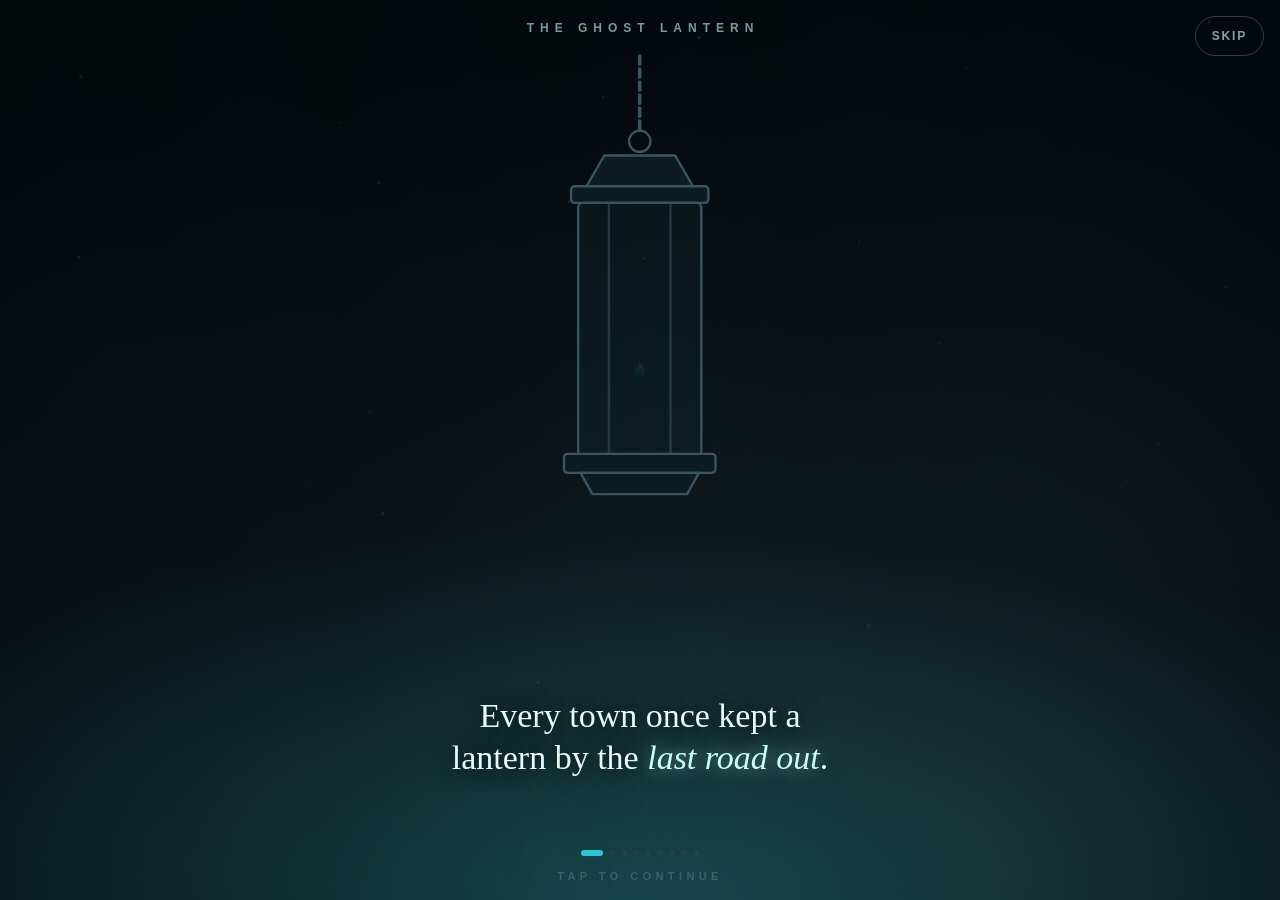
==== site/index.html @ f91c53d5 "Publish the Ghost Lantern" ====
<!doctype html>
<html lang="en">
<head>
<meta http-equiv="Content-Security-Policy" content="default-src 'self'; script-src 'self'; object-src 'none'; base-uri 'none'; connect-src 'self' https://api.groq.com https://oai.endpoints.kepler.ai.cloud.ovh.net https://openrouter.ai https://generativelanguage.googleapis.com https://api.cohere.ai https://api.z.ai https://api.opentyphoon.ai https://api.sea-lion.ai https://geocoding-api.open-meteo.com https://api.open-meteo.com https://caldays.com https://frnndsjack09.github.io; img-src 'self' data: blob:; style-src 'self' 'unsafe-inline' https://fonts.googleapis.com; font-src 'self' https://fonts.gstatic.com">
<meta charset="utf-8">
<meta name="viewport" content="width=device-width, initial-scale=1, viewport-fit=cover">
<meta name="theme-color" content="#030709">
<meta name="referrer" content="no-referrer">
<meta name="apple-mobile-web-app-capable" content="yes">
<meta name="apple-mobile-web-app-status-bar-style" content="black-translucent">
<title>The Ghost Lantern</title>
<meta name="apple-mobile-web-app-title" content="Lantern">
<meta name="robots" content="noindex">
<link rel="manifest" href="./manifest.webmanifest">
<link rel="icon" href="./assets/icon-wGZqjA56.svg" type="image/svg+xml">
<link rel="apple-touch-icon" href="./icon-192.png">
<link rel="preconnect" href="https://fonts.googleapis.com">
<link rel="preconnect" href="https://fonts.gstatic.com" crossorigin>
<link rel="stylesheet" href="https://fonts.googleapis.com/css2?family=Rajdhani:wght@600;700&family=Inter:wght@400;500&family=Cormorant+Garamond:ital,wght@0,500;0,600;1,500&display=swap">
  <script type="module" crossorigin src="./assets/index-BaDYg50b.js"></script>
  <link rel="stylesheet" crossorigin href="./assets/index-Sc3KYIzC.css">
</head>
<body>

<!-- Lock -->
<section id="lock" class="view lock" aria-labelledby="h-lock" hidden>
  <svg class="wisp wisp-lg" viewBox="80 80 240 260" aria-hidden="true">
    <defs>
      <linearGradient id="wf1" x1="0" y1="1" x2="0" y2="0"><stop offset="0" stop-color="#062A33" stop-opacity=".85"/><stop offset=".6" stop-color="#0E5866" stop-opacity=".6"/><stop offset="1" stop-color="#2CC6D6" stop-opacity=".55"/></linearGradient>
      <filter id="wg1" x="-100%" y="-100%" width="300%" height="300%"><feGaussianBlur stdDeviation="4" result="b"/><feMerge><feMergeNode in="b"/><feMergeNode in="SourceGraphic"/></feMerge></filter>
    </defs>
    <g class="w-float">
      <path class="w-body" d="M200 92 C 236 140 282 170 282 232 C 282 282 246 312 200 312 C 154 312 118 282 118 232 C 118 192 146 172 162 140 C 168 162 178 172 188 176 C 186 146 190 118 200 92 Z" fill="url(#wf1)" stroke="#2CC6D6" stroke-opacity=".5" stroke-width="1.5"/>
      <g class="w-eyes"><g class="w-look" filter="url(#wg1)">
        <ellipse class="w-eye" cx="180" cy="230" rx="8" ry="11" fill="#C8FFF6"/><ellipse class="w-eye" cx="220" cy="230" rx="8" ry="11" fill="#C8FFF6"/>
      </g></g>
    </g>
  </svg>
  <h1 id="h-lock" class="brand">THE GHOST LANTERN</h1>
  <form id="lock-form" class="pill-form">
    <label for="pass" class="sr">Passphrase</label>
    <input id="pass" type="password" autocomplete="current-password" required maxlength="200" placeholder="Passphrase">
    <button class="go" type="submit" aria-label="Enter">
      <svg viewBox="0 0 24 24" aria-hidden="true"><path d="M5 12h14"/><path d="m13 6 6 6-6 6"/></svg>
    </button>
  </form>
  <p id="lock-error" class="note error" role="alert"></p>
</section>

<!-- Chat -->
<section id="chat" class="view chat" aria-label="Conversation with the Mentalist" hidden>
  <header class="top">
    <div class="home">
      <div class="flame lantern" id="h-flame" role="button" tabindex="0" aria-label="Hollow, the ghost in the lantern. Activate to read its rules.">
        <div class="swing">
        <svg class="lantern-back" viewBox="70 -20 160 380" aria-hidden="true">
          <defs><radialGradient id="lh-halo" cx="50%" cy="50%" r="50%"><stop class="lh-stop" offset="0" stop-opacity=".55"/><stop class="lh-stop" offset=".45" stop-opacity=".15"/><stop class="lh-stop" offset="1" stop-opacity="0"/></radialGradient></defs>
          <path d="M150 -20 V 44" stroke="#3A5560" stroke-width="3" stroke-dasharray="7 4" fill="none"/>
          <circle cx="150" cy="52" r="9" fill="none" stroke="#3A5560" stroke-width="2"/>
          <circle class="lh-halo" cx="150" cy="215" r="240" fill="url(#lh-halo)"/>
          <path class="lh-metal" d="M104 92 L 120 64 H 180 L 196 92 Z"/>
          <rect class="lh-metal" x="92" y="90" width="116" height="14" rx="3"/>
          <rect class="lh-glass" x="98" y="104" width="104" height="214" rx="4"/>
        </svg>
        <div class="rig" id="h-rig"><div class="float">
          <svg viewBox="100 80 200 250" aria-hidden="true">
            <defs>
              <linearGradient id="h-grad" x1="0" y1="1" x2="0" y2="0"><stop class="h-s1" offset="0" stop-opacity=".9"/><stop class="h-s2" offset=".6" stop-opacity=".7"/><stop class="h-s3" offset="1" stop-opacity=".6"/></linearGradient>
              <filter id="h-glowf" x="-100%" y="-100%" width="300%" height="300%"><feGaussianBlur id="h-glow" stdDeviation="5" result="b"/><feMerge><feMergeNode in="b"/><feMergeNode in="SourceGraphic"/></feMerge></filter>
              <filter id="h-soft" x="-50%" y="-50%" width="200%" height="200%"><feGaussianBlur stdDeviation="2.5"/></filter>
              <clipPath id="h-cL"><path id="h-cLp"/></clipPath>
              <clipPath id="h-cR"><path id="h-cRp"/></clipPath>
            </defs>
            <path id="h-tongue" class="h-tongue" d="M254 176 C 268 190 272 206 262 222 C 258 210 252 202 244 198 C 250 192 252 184 254 176 Z" fill="url(#h-grad)" stroke-opacity=".5" stroke-width="3" opacity="0"/>
            <path id="h-body" class="h-body" d="M200 92 C 236 140 282 170 282 232 C 282 282 246 312 200 312 C 154 312 118 282 118 232 C 118 192 146 172 162 140 C 168 162 178 172 188 176 C 186 146 190 118 200 92 Z" fill="url(#h-grad)" stroke-opacity=".6" stroke-width="4"/>
            <g id="h-look">
              <ellipse id="h-bL" class="h-blush" cx="163" cy="252" rx="9" ry="5" filter="url(#h-soft)" opacity="0"/>
              <ellipse id="h-bR" class="h-blush" cx="237" cy="252" rx="9" ry="5" filter="url(#h-soft)" opacity="0"/>
              <g filter="url(#h-glowf)"><path id="h-eL" class="h-eye"/><path id="h-eR" class="h-eye"/></g>
              <g clip-path="url(#h-cL)"><circle id="h-sL1" class="h-shine" r="2.6"/><circle id="h-sL2" class="h-shine" r="1.2" opacity=".8"/><path id="h-stL" class="h-shine"/></g>
              <g clip-path="url(#h-cR)"><circle id="h-sR1" class="h-shine" r="2.6"/><circle id="h-sR2" class="h-shine" r="1.2" opacity=".8"/><path id="h-stR" class="h-shine"/></g>
            </g>
            <g id="h-zzz"></g>
          </svg>
        </div></div>
        <svg class="lantern-front" viewBox="70 -20 160 380" aria-hidden="true">
          <path d="M124 104 V 318 M176 104 V 318" stroke="#3A5560" stroke-width="2" opacity=".55" fill="none"/>
          <rect class="lh-metal" x="86" y="316" width="128" height="16" rx="3"/>
          <path class="lh-metal" d="M100 332 H 200 L 190 350 H 110 Z"/>
        </svg>
        </div>
      </div>
      <div class="people" id="h-people" hidden></div>
    </div>
    <p class="mood" aria-hidden="true"></p>
    <button id="menu" class="menu-btn" type="button" aria-haspopup="dialog" aria-label="Menu: conversations, memory, settings">
      <svg viewBox="0 0 24 24" aria-hidden="true"><path d="M4 7h16M4 12h16M4 17h10"/></svg>
    </button>
    <p id="h-hint" class="note h-hint" aria-live="polite"></p>
  </header>

  <p id="live" class="sr" role="status"></p>
  <main id="log" class="log" tabindex="-1">
    <p id="hint" class="note" hidden>Scroll up for earlier messages</p>
  </main>

  <div class="bottom">
    <p id="pending" class="note pending" hidden><span id="pending-text"></span> <button id="pending-x" type="button" class="link">remove</button></p>
    <form id="ask" class="pill-form has-clip">
      <button id="clip" class="clip" type="button" aria-label="Upload a photo or file">
        <svg viewBox="0 0 24 24" aria-hidden="true"><path d="m21 11-8.6 8.6a5 5 0 0 1-7-7l8.5-8.6a3.3 3.3 0 0 1 4.7 4.7l-8.6 8.6a1.7 1.7 0 0 1-2.4-2.4l7.9-7.9"/></svg>
      </button>
      <button id="cam-btn" class="clip" type="button" aria-label="Take a photo">
        <svg viewBox="0 0 24 24" aria-hidden="true"><path d="M4 8h3l2-3h6l2 3h3v11H4z"/><circle cx="12" cy="13" r="3.5"/></svg>
      </button>
      <label for="q" class="sr">Message the Mentalist</label>
      <textarea id="q" rows="1" maxlength="4000" placeholder="Write to me…" autocomplete="off"></textarea>
      <button id="send" class="go" type="submit" aria-label="Send">
        <svg viewBox="0 0 24 24" aria-hidden="true" class="i-send"><path d="M12 19V5"/><path d="m5 12 7-7 7 7"/></svg>
        <svg viewBox="0 0 24 24" aria-hidden="true" class="i-stop"><rect x="7" y="7" width="10" height="10" rx="1"/></svg>
      </button>
    </form>
  </div>
  <input id="file" type="file" class="sr" tabindex="-1" aria-hidden="true">
  <input id="cam" type="file" accept="image/*" capture="environment" class="sr" tabindex="-1" aria-hidden="true">
  <div id="drop" class="drop" hidden><p>Drop a photo, a file or a chat export</p></div>
</section>

<!-- First open: the Ghost Lantern's story, once (tap through, arrows, or Skip) -->
<section id="intro" class="intro" aria-label="The Ghost Lantern, a short story. Tap to continue." hidden>
  <canvas id="intro-sky" class="intro-sky" aria-hidden="true"></canvas>
  <p class="intro-eyebrow" aria-hidden="true">THE GHOST LANTERN</p>
  <button id="intro-skip" class="intro-skip" type="button">SKIP</button>
  <div class="intro-hang">
    <svg class="intro-lantern" id="intro-lantern" viewBox="70 -20 160 380" data-flame="out" data-eyes="none" aria-hidden="true">
      <defs>
        <radialGradient id="il-halo" cx="50%" cy="50%" r="50%"><stop offset="0" stop-color="#2CC6D6" stop-opacity=".55"/><stop offset=".45" stop-color="#2CC6D6" stop-opacity=".16"/><stop offset="1" stop-color="#2CC6D6" stop-opacity="0"/></radialGradient>
        <linearGradient id="il-fl" x1="0" y1="1" x2="0" y2="0"><stop offset="0" stop-color="#062A33" stop-opacity=".95"/><stop offset=".6" stop-color="#0E5866" stop-opacity=".8"/><stop offset="1" stop-color="#2CC6D6" stop-opacity=".75"/></linearGradient>
        <filter id="il-soft" x="-100%" y="-100%" width="300%" height="300%"><feGaussianBlur stdDeviation="1.6" result="b"/><feMerge><feMergeNode in="b"/><feMergeNode in="SourceGraphic"/></feMerge></filter>
      </defs>
      <path class="il-chain" d="M150 -20 V 44"/>
      <circle cx="150" cy="52" r="9" fill="none" stroke="#3A5560" stroke-width="2"/>
      <circle class="il-halo" cx="150" cy="215" r="190" fill="url(#il-halo)"/>
      <path class="il-metal" d="M104 92 L 120 64 H 180 L 196 92 Z"/>
      <rect class="il-metal" x="92" y="90" width="116" height="14" rx="3"/>
      <rect class="il-glass" x="98" y="104" width="104" height="214" rx="4"/>
      <g class="il-flame"><g class="il-flame-body">
        <path transform="translate(150 211) scale(.42) translate(-200 -202)" d="M200 92 C 236 140 282 170 282 232 C 282 282 246 312 200 312 C 154 312 118 282 118 232 C 118 192 146 172 162 140 C 168 162 178 172 188 176 C 186 146 190 118 200 92 Z" fill="url(#il-fl)" stroke="#2CC6D6" stroke-opacity=".7" stroke-width="5"/>
        <g class="il-eyes" filter="url(#il-soft)"><ellipse cx="141.6" cy="222.8" rx="3.4" ry="4.6" fill="#C8FFF6"/><ellipse cx="158.4" cy="222.8" rx="3.4" ry="4.6" fill="#C8FFF6"/></g>
      </g></g>
      <path d="M124 104 V 318 M176 104 V 318" stroke="#3A5560" stroke-width="2" opacity=".55"/>
      <rect class="il-metal" x="86" y="316" width="128" height="16" rx="3"/>
      <path class="il-metal" d="M100 332 H 200 L 190 350 H 110 Z"/>
    </svg>
  </div>
  <button id="intro-next" class="intro-stage" type="button" aria-label="Next"><span id="intro-line" class="intro-line" aria-live="polite"></span></button>
  <div class="intro-dots" id="intro-dots" aria-hidden="true"></div>
  <p class="intro-hint" id="intro-hint" aria-hidden="true">TAP TO CONTINUE</p>
</section>

<!-- Reply actions (long-press or right-click a reply) -->
<div id="actions" class="actions" role="menu" hidden>
  <button type="button" role="menuitem" data-act="up">Spot on</button>
  <button type="button" role="menuitem" data-act="down">Wrong</button>
  <button type="button" role="menuitem" data-act="explain">How did you know?</button>
  <button type="button" role="menuitem" data-act="copy">Copy</button>
</div>

<!-- Menu -->
<dialog id="drawer" class="sheet" aria-labelledby="h-drawer">
  <div class="sheet-in">
    <div class="sheet-head">
      <h2 id="h-drawer">THE GHOST LANTERN</h2>
      <button id="drawer-x" class="link" type="button">Close</button>
    </div>
    <button id="new" class="row" type="button">New conversation</button>
    <button id="attach" class="row" type="button">Upload a photo, file or chat export</button>
    <h3>Conversations</h3>
    <ul id="sessions" class="list"></ul>
    <h3>What the Mentalist remembers</h3>
    <ul id="memory" class="list mem"></ul>
    <button id="reflect" class="row" type="button">Reflect on my week</button>
    <h3>People I've read</h3>
    <ul id="people-list" class="list mem"></ul>
    <button id="forget" class="row quiet" type="button">Forget everything</button>
    <h3>Settings</h3>
    <label class="row toggle"><span>Typing sound</span><input id="set-tick" type="checkbox"></label>
    <label class="row toggle"><span>Vibrate on reply</span><input id="set-buzz" type="checkbox" checked></label>
    <label class="row toggle"><span>Hollow's soft hum</span><input id="set-hum" type="checkbox"></label>
    <div id="place-box" hidden>
      <label class="field"><span>Your city, for weather and festivals (optional)</span><input id="set-place" type="text" maxlength="80" autocomplete="address-level2" enterkeyhint="done" placeholder="e.g. Mumbai"></label>
      <div id="place-choices" class="choices" role="group" aria-label="Which one?" hidden></div>
      <p id="place-note" class="note" aria-live="polite">Only the city is sent to a weather service, never your chats.</p>
    </div>
    <button id="install" class="row" type="button" hidden>Install as an app</button>
    <button id="pair" class="row" type="button">Connect browser extension</button>
    <div id="pair-box" class="pair-box" hidden>
      <p class="note">Paste this code into the Mentalist extension. It works like a signed-in device: keep it private.</p>
      <input id="pair-code" type="text" readonly aria-label="Pairing code for the browser extension">
      <button id="pair-copy" class="row" type="button">Copy code</button>
    </div>
    <button id="out" class="row quiet" type="button">Sign out</button>
  </div>
</dialog>

<!-- Chat export: who's who -->
<dialog id="who" class="sheet" aria-labelledby="h-who">
  <form method="dialog" class="sheet-in">
    <h2 id="h-who">Who's who?</h2>
    <p id="who-count" class="note"></p>
    <label class="field"><span>This is me</span><select id="who-me"></select></label>
    <label class="field"><span>Read this person</span><select id="who-person"></select></label>
    <p id="who-error" class="note error" role="alert"></p>
    <button class="row strong" value="ok">Attach</button>
    <button class="row quiet" value="cancel" formnovalidate>Cancel</button>
  </form>
</dialog>

</body>
</html>
---- site/assets/index-Sc3KYIzC.css ----
:root{--ink:#030709;--deep:#062a33;--text:#e3f6f4;--soft:#a9cfcb;--faint:#6f9ba0;--line:#12303a;--rim:#2cc6d6;--field:#062a338c;--accent:#c8fff6;--f1:#062a33;--f2:#0e5866;--f3:#2cc6d6;--eye:#c8fff6;--bg1:#08323c;--bg2:#030709;--display:Rajdhani, "Segoe UI", sans-serif;--body:Inter, system-ui, sans-serif;--lightningcss-light: ;--lightningcss-dark:initial;color-scheme:dark}*{box-sizing:border-box}html,body{background:linear-gradient(0deg, var(--bg1) 0%, color-mix(in srgb, var(--bg1) 40%, var(--bg2)) 45%, var(--bg2) 100%) fixed var(--bg2);height:100%;color:var(--text);font:16px/1.5 var(--body);-webkit-text-size-adjust:100%;-webkit-tap-highlight-color:transparent;margin:0}button,input,textarea,select{font:inherit;color:inherit}:focus-visible{outline:2px solid var(--soft);outline-offset:3px}[hidden]{display:none!important}.sr{clip:rect(0 0 0 0);white-space:nowrap;width:1px;height:1px;position:absolute;overflow:hidden}svg{fill:none;stroke:currentColor;stroke-width:2.25px;stroke-linecap:round;stroke-linejoin:round;width:20px;height:20px}body:after{content:"";pointer-events:none;z-index:30;box-shadow:inset 0 0 0 1.5px color-mix(in srgb, var(--rim) 30%, transparent), inset 0 -90px 140px -70px color-mix(in srgb, var(--rim) 20%, transparent);transition:box-shadow .6s;position:fixed;inset:0}body.busy:after{box-shadow:inset 0 0 0 1.5px color-mix(in srgb, var(--rim) 50%, transparent), inset 0 -110px 160px -70px color-mix(in srgb, var(--rim) 30%, transparent)}.view{flex-direction:column;max-width:720px;min-height:100dvh;margin:0 auto;display:flex;position:relative}.note{text-align:center;color:var(--faint);margin:0;font-size:12px}.error{color:#ff9c80}.link{color:var(--soft);cursor:pointer;background:0 0;border:0;padding:4px;text-decoration:underline}.lock{justify-content:center;gap:28px;padding:24px}.brand{text-align:center;font:700 15px var(--display);letter-spacing:.45em;color:var(--soft);margin:0;padding-left:.45em}.pill-form{border:1px solid color-mix(in srgb, var(--rim) 50%, transparent);background:var(--field);-webkit-backdrop-filter:blur(8px);backdrop-filter:blur(8px);border-radius:30px;align-items:flex-end;gap:8px;padding:6px 6px 6px 20px;display:flex}.pill-form input,.pill-form textarea{background:0 0;border:0;outline:none;flex:1;min-width:0;font-size:16px}.pill-form input{height:46px}.pill-form textarea{resize:none;min-height:46px;max-height:38dvh;padding:12px 0;line-height:22px}.pill-form textarea::placeholder{color:#4f6d74;font:italic 500 18px Cormorant Garamond,Georgia,serif}.pill-form:focus-within{border-color:var(--rim)}.pill-form.has-clip{padding-left:6px}.clip{width:46px;height:46px;color:var(--soft);cursor:pointer;background:0 0;border:0;border-radius:23px;flex-shrink:0;place-items:center;display:grid}.clip:hover,.clip:focus-visible{color:var(--accent)}.go{background:var(--accent);width:46px;height:46px;color:var(--deep);cursor:pointer;border:0;border-radius:23px;flex-shrink:0;place-items:center;transition:transform .15s,background-color .2s;display:grid}.go:active{transform:scale(.94)}.go svg{grid-area:1/1}.go .i-stop{display:none}.go.listening{background:var(--soft);animation:1s ease-in-out infinite breathe-btn}.go.busy{background:var(--soft)}.go.busy .i-send{display:none}.go.busy .i-stop{fill:currentColor;stroke:none;display:block}@keyframes breathe-btn{50%{transform:scale(1.08)}}.wisp{display:block;overflow:visible}.wisp-lg{width:148px;height:160px;margin:0 auto -8px}.wisp-sm{width:40px;height:50px}.w-float{transform-origin:200px 220px;animation:5s ease-in-out infinite w-float}@keyframes w-float{50%{transform:translateY(-6px)}}.w-body{transform-origin:200px 250px;animation:2.8s ease-in-out infinite w-flicker}.w-core{transform-origin:200px 260px;animation:2.1s ease-in-out infinite reverse w-flicker}@keyframes w-flicker{25%{transform:scale(1.02,.98)skew(-1.5deg)}60%{transform:scale(.98,1.03)skew(1.5deg)}}.w-eyes{transform-origin:200px 230px;animation:6.5s infinite w-blink}@keyframes w-blink{0%,93%,to{transform:scaleY(1)}96%{transform:scaleY(.06)}}.w-eyes ellipse{transition:ry .3s}.w-spark{opacity:0;animation:3s linear infinite w-rise}@keyframes w-rise{0%{opacity:0;transform:translateY(0)}20%{opacity:.9}to{opacity:0;transform:translateY(-110px)}}@keyframes w-pulse{50%{opacity:.45}}body[data-seer=listening] .w-body{animation-duration:1.4s}body[data-seer=listening] .w-eyes ellipse{ry:14px}body[data-seer=thinking] .w-body{animation-duration:1s}body[data-seer=thinking] .w-spark{animation-duration:1.1s}.w-eye{animation:2.6s ease-in-out infinite w-pulse}body[data-seer=speaking] .w-eye{animation-duration:.45s}body[data-seer=speaking] .w-body{animation-duration:.9s}body[data-seer=speaking] .w-core{animation-duration:.5s}.home{justify-content:center;width:260px;max-width:100%;height:168px;transition:height .5s,margin .5s;display:flex;position:relative}.flame{touch-action:none;cursor:grab;width:134px;height:168px;transition:transform .55s cubic-bezier(.2,.8,.2,1),opacity .55s;position:relative}body[data-hollow-hidden="1"] .home{height:44px}body[data-hollow-hidden="1"] .flame{opacity:.75;cursor:pointer;transform:translateY(-62px)scale(.28)}body[data-hollow-hidden="1"] .people{opacity:0;pointer-events:none}.rig,.float{position:absolute;inset:0}.rig{transform-origin:50% 88%}.float{animation:5s ease-in-out infinite w-float}.flame svg{stroke:none;width:100%;height:100%;position:absolute;inset:0;overflow:visible}.h-body{transform-origin:200px 250px;transition:opacity .8s;animation:2.8s ease-in-out infinite w-flicker}.h-tongue{transform-origin:250px 200px;transition:opacity 1.2s;animation:1.9s ease-in-out infinite reverse w-flicker}.h-s1{stop-color:var(--f1)}.h-s2{stop-color:var(--f2)}.h-s3{stop-color:var(--f3)}.h-body,.h-tongue{stroke:var(--rim)}.h-eye{fill:var(--eye)}.h-shine{fill:#fff}.h-blush{fill:#ff8fb1}.zz{fill:var(--eye);font:700 16px var(--display)}body[data-mood=focus] .h-body{animation-duration:1.3s}body[data-mood=read] .h-body{animation-duration:3.8s}body[data-mood=undertow] .float{animation-duration:7s}body[data-mood=undertow] .h-body{animation-duration:4.5s}body[data-mood=ember] .h-body{animation-duration:.6s}body[data-mood=shelter] .h-body{animation-duration:6s}body[data-mood=shelter] .float{animation-duration:9s}body[data-seer=thinking] .h-body{animation-duration:.8s}body[data-asleep="1"] .h-body{opacity:.62;animation-duration:6s}body[data-asleep="1"] .float{animation-duration:8s}body[data-night="1"] .h-body{animation-duration:4s}.people{pointer-events:none;transition:opacity .4s;position:absolute;inset:0}.person{cursor:pointer;pointer-events:auto;background:0 0;border:none;justify-items:center;width:44px;height:52px;padding:0;animation:.6s cubic-bezier(.2,.9,.3,1.4) both p-in,4s ease-in-out infinite w-float;display:grid;position:absolute}.person svg{stroke:none;width:26px;height:32px;overflow:visible}.person span{font:600 9.5px var(--display);letter-spacing:.12em;color:var(--faint);text-transform:uppercase;white-space:nowrap}@keyframes p-in{0%{opacity:0;transform:scale(0)}}.h-hint{min-height:18px}.home:has(.lantern){height:198px}.flame.lantern{width:80px;height:190px}.swing{transform-origin:50% 0;animation:7s ease-in-out infinite lh-sway;position:absolute;inset:0}@keyframes lh-sway{0%,to{transform:rotate(-2deg)}50%{transform:rotate(2deg)}}body[data-mood=ember] .swing{animation-duration:1.8s}body[data-mood=shelter] .swing,body[data-asleep="1"] .swing{animation-duration:11s}.lantern .rig{width:52px;height:65px;inset:86px auto auto 14px}.lh-metal{fill:#0d1c22;stroke:#3a5560;stroke-width:2px}.lh-glass{fill:color-mix(in srgb, var(--f3) 12%, transparent);stroke:#3a5560;stroke-width:2px}.lh-stop{stop-color:var(--f3)}.lh-halo{opacity:.7;transition:opacity .6s}body.busy .lh-halo{opacity:1}body[data-asleep="1"] .lh-halo{opacity:.3}body[data-hollow-hidden="1"] .flame.lantern{transform:translateY(-68px)scale(.3)}.mood{min-height:12px;font:700 10px/1 var(--display);letter-spacing:.4em;text-indent:.4em;text-transform:uppercase;color:color-mix(in srgb, var(--f3) 75%, transparent);margin:-2px 0 0}body[data-mood=glow] .mood:after{content:"calm"}body[data-mood=focus] .mood:after{content:"listening"}body[data-mood=read] .mood:after{content:"curious"}body[data-mood=undertow] .mood:after{content:"tender"}body[data-mood=recall] .mood:after{content:"remembering"}body[data-mood=ember] .mood:after{content:"worried"}body[data-mood=shelter] .mood:after{content:"here for you"}body[data-seer=thinking] .mood:after{content:"thinking"}body[data-asleep="1"] .mood:after{content:"asleep"}body[data-hollow-hidden="1"] .mood{visibility:hidden}.menu-btn{left:max(8px, env(safe-area-inset-left));top:max(8px, env(safe-area-inset-top));color:#3f5f68;cursor:pointer;z-index:2;background:0 0;border:0;border-radius:22px;place-items:center;width:44px;height:44px;display:grid;position:absolute}.menu-btn:hover,.menu-btn:focus-visible{color:var(--accent)}.drift{z-index:40;pointer-events:none;color:var(--accent);white-space:nowrap;text-shadow:0 0 12px color-mix(in srgb, var(--f3) 70%, transparent);font:italic 500 18px/1.2 Cormorant Garamond,Georgia,serif;position:fixed;top:0;left:0}.log,.pill-form textarea{scrollbar-width:none}.log::-webkit-scrollbar{display:none}.pill-form textarea::-webkit-scrollbar{display:none}.chat{height:100dvh}.top{padding:max(8px, env(safe-area-inset-top)) 16px 0;flex-direction:column;align-items:center;display:flex;position:relative}.brand-btn{min-height:44px;font:700 12px var(--display);letter-spacing:.4em;color:#5e7a8c;cursor:pointer;background:0 0;border:0;flex-direction:column;align-items:center;gap:2px;padding:4px 16px 6px;display:flex}.brand-btn span{padding-left:.4em}.brand-btn:hover{color:var(--soft)}.log{overscroll-behavior:contain;scroll-behavior:smooth;flex-direction:column;flex:1;gap:22px;padding:24px 28px;display:flex;overflow-y:auto}.log>:first-child{margin-top:auto}.you{text-align:center;max-width:34ch;color:var(--faint);white-space:pre-wrap;overflow-wrap:anywhere;margin:0 auto;font:italic 500 17px/1.45 Cormorant Garamond,Georgia,serif}.seer{text-align:center;overflow-wrap:anywhere;cursor:default;-webkit-touch-callout:none;-webkit-user-select:text;user-select:text;outline-offset:6px;border-radius:12px}.seer p{max-width:36ch;color:var(--soft);margin:0 auto .75em;font-size:15.5px;line-height:1.6}.seer p.lead{max-width:none;color:var(--text);text-wrap:balance;text-shadow:0 0 20px color-mix(in srgb, var(--f3) 45%, transparent);font:600 clamp(25px,6.6vw,31px)/1.15 Cormorant Garamond,Georgia,serif}.seer p:last-child{margin-bottom:0}.seer strong{color:var(--accent);text-shadow:0 0 14px color-mix(in srgb, var(--f3) 45%, transparent);font:italic 500 18px/1.4 Cormorant Garamond,Georgia,serif}.seer.err p{color:#ff9c80;font:16px var(--body)}.seer .mark{color:var(--faint);margin-top:8px;font-size:12px;display:block}.past{opacity:.5;transition:opacity .4s}.past.seer p.lead{font:500 20px/1.3 Cormorant Garamond,Georgia,serif}.past:hover,.past:focus-within{opacity:.85}.explain{border:1px solid var(--line);text-align:left;background:#0b1218b3;border-radius:14px;max-width:520px;margin:10px auto 0;padding:12px 14px}.explain p{margin-bottom:.4em;font:14px/1.5 var(--body)!important;color:var(--soft)!important}.musing{opacity:.85;margin:0;padding:10px 0;color:var(--faint)!important;font:italic 500 19px/1.4 Cormorant Garamond,Georgia,serif!important}.musing.swap{animation:2.2s ease-in-out muse}@keyframes muse{0%{opacity:0;filter:blur(3px);transform:translateY(4px)}18%,82%{opacity:.85;filter:none;transform:none}to{opacity:.25}}.thinking{justify-content:center;gap:6px;padding:14px 0;display:flex}.thinking i{background:var(--soft);border-radius:3px;width:6px;height:6px;animation:1.1s ease-in-out infinite dot}.thinking i:nth-child(2){animation-delay:.15s}.thinking i:nth-child(3){animation-delay:.3s}@keyframes dot{50%{opacity:.2;transform:translateY(-3px)}}.enter{animation:.45s cubic-bezier(.2,.7,.2,1) rise}@keyframes rise{0%{opacity:0;filter:blur(4px);transform:translateY(10px)}}.bottom{padding:8px 20px max(18px, env(safe-area-inset-bottom));flex-direction:column;gap:8px;display:flex}.pending{justify-content:center;align-items:center;gap:6px;display:flex}.drop{color:var(--soft);z-index:5;background:#05070bd9;border:1.5px dashed #2a4254;border-radius:24px;place-items:center;display:grid;position:absolute;inset:12px}.actions{z-index:20;border:1px solid var(--line);background:#0b1218;border-radius:16px;flex-direction:column;min-width:190px;padding:6px;animation:.15s ease-out pop;display:flex;position:fixed;box-shadow:0 16px 40px #0009}.actions button{text-align:left;cursor:pointer;background:0 0;border:0;border-radius:10px;min-height:44px;padding:0 14px}.actions button:hover,.actions button:focus-visible{background:#132029}@keyframes pop{0%{opacity:0;transform:scale(.96)}}.sheet{border:1px solid var(--line);width:min(100%,560px);max-height:88dvh;color:var(--text);background:linear-gradient(#041014,#072830);border-bottom:0;border-radius:24px 24px 0 0;margin:auto auto 0;padding:0}.sheet::backdrop{background:#0009}.sheet[open]{animation:.25s ease-out up}@keyframes up{0%{transform:translateY(100%)}}.sheet-in{padding:20px 20px max(20px, env(safe-area-inset-bottom));flex-direction:column;gap:6px;display:flex}.sheet-head{justify-content:space-between;align-items:center;display:flex}.sheet h2{font:700 14px var(--display);letter-spacing:.4em;color:var(--soft);margin:0}.sheet h3{color:var(--faint);margin:16px 4px 4px;font-size:12px;font-weight:500}.row{text-align:left;cursor:pointer;background:#0e151c;border:0;border-radius:12px;justify-content:space-between;align-items:center;gap:12px;min-height:48px;padding:0 14px;display:flex}.row:hover{background:#132029}.row.quiet{color:var(--faint);background:0 0}.row.strong{background:var(--accent);color:var(--ink);justify-content:center;font-weight:500}.toggle input{width:20px;height:20px;accent-color:var(--accent)}.pair-box{flex-direction:column;gap:6px;padding:8px 4px;display:flex}.pair-box input{border:1px solid var(--line);height:44px;color:var(--text);background:#0e151c;border-radius:12px;padding:0 12px;font:13px ui-monospace,Consolas,monospace}.list{flex-direction:column;gap:4px;max-height:32dvh;margin:0;padding:0;list-style:none;display:flex;overflow-y:auto}.list li{align-items:center;gap:6px;display:flex}.list .open{text-align:left;cursor:pointer;text-overflow:ellipsis;white-space:nowrap;background:0 0;border:0;border-radius:10px;flex:1;min-width:0;min-height:44px;padding:0 10px;overflow:hidden}.list .open:hover{background:#0e151c}.list .del{width:44px;height:44px;color:var(--faint);cursor:pointer;background:0 0;border:0;border-radius:10px}.list .del:hover{color:#ff9c80}.mem li{color:var(--soft);padding:6px 10px;font-size:14px}.field{color:var(--faint);flex-direction:column;gap:6px;margin:6px 0;font-size:14px;display:flex}.choices{gap:6px;margin:4px 0;display:grid}.choices .row{width:100%;color:var(--text);font-size:15px}.field input,.field select{border:1px solid var(--line);height:48px;color:var(--text);background:#0e151c;border-radius:12px;padding:0 12px;font-size:16px}@media (prefers-reduced-motion:reduce){*,:before,:after{scroll-behavior:auto!important;transition:none!important;animation:none!important}}.intro{z-index:50;--glow:0;background:radial-gradient(120% 70% at 50% 100%,#0b3a40 0%,#0000 60%),#02070a;position:fixed;inset:0;overflow:hidden}.intro-sky{pointer-events:none;width:100%;height:100%;display:block;position:absolute;inset:0}.intro-eyebrow{top:calc(22px + env(safe-area-inset-top,0px));text-align:center;font:700 12px/1 var(--display);letter-spacing:.5em;text-indent:.5em;color:#7c9aa3;pointer-events:none;margin:0;position:absolute;left:0;right:0}.intro-hang{left:0;right:0;top:calc(56px + env(safe-area-inset-top,0px));pointer-events:none;place-items:center;display:grid;position:absolute}.intro-lantern{fill:none;stroke:none;transform-origin:50% 0;width:auto;max-width:100%;height:min(50dvh,480px);animation:7s ease-in-out infinite il-sway;overflow:visible}@keyframes il-sway{0%,to{transform:rotate(-2.2deg)}50%{transform:rotate(2.2deg)}}.il-metal{fill:#0d1c22;stroke:#3a5560;stroke-width:2px}.il-chain{stroke:#3a5560;stroke-width:3px;fill:none;stroke-dasharray:7 4}.il-glass{fill:rgba(44, 198, 214, calc(.04 + var(--glow) * .1));stroke:#3a5560;stroke-width:2px}.il-halo{opacity:calc(var(--glow) * .95)}.il-flame{transform-box:fill-box;transform-origin:50% 92%;transition:transform 2.2s cubic-bezier(.3,1.4,.5,1),opacity 2s}.il-flame-body{transform-box:fill-box;transform-origin:50% 100%;animation:2.6s ease-in-out infinite il-flicker}@keyframes il-flicker{0%,to{transform:scale(1)}30%{transform:scale(.97,1.04)}60%{transform:scale(1.02,.97)}}[data-flame=out] .il-flame{opacity:.25;transform:scale(.12)}[data-flame=spark] .il-flame{opacity:.7;transform:scale(.3)}[data-flame=ember] .il-flame{opacity:.9;transform:scale(.62)}[data-flame=full] .il-flame{opacity:1;transform:scale(1)}.il-eyes{transform-box:fill-box;transform-origin:50%;transition:transform .9s,opacity .9s}[data-eyes=closed] .il-eyes{opacity:.5;transform:scaleY(.08)}[data-eyes=none] .il-eyes{opacity:0;transform:scaleY(.08)}[data-eyes=open] .il-eyes{animation:5.5s 1.2s infinite il-blink}@keyframes il-blink{0%,93%,to{transform:scaleY(1)}95%{transform:scaleY(.1)}}.intro-stage{padding:0 28px calc(78px + env(safe-area-inset-bottom,0px));cursor:pointer;color:inherit;background:0 0;border:0;place-items:end center;display:grid;position:absolute;inset:0}.intro-line{color:#e8fbf8;text-align:center;text-wrap:balance;text-shadow:0 0 22px #000000e6;max-width:26ch;min-height:3.75em;font:500 clamp(24px,5.6vw,34px)/1.25 Cormorant Garamond,Georgia,serif;transition:opacity .7s,transform .7s,filter .7s}.intro-line em{color:#c8fff6;text-shadow:0 0 18px #c8fff673;font-style:italic}.intro-line.out{opacity:0;filter:blur(4px);transform:translateY(8px)}.intro-dots{left:0;right:0;bottom:calc(44px + env(safe-area-inset-bottom,0px));pointer-events:none;justify-content:center;gap:6px;display:flex;position:absolute}.intro-dots span{background:#24414a;border-radius:3px;width:6px;height:6px;transition:width .4s,background .4s}.intro-dots .on{background:#2cc6d6;width:22px}.intro-dots .seen{background:#3f7f88}.intro-hint{bottom:calc(18px + env(safe-area-inset-bottom,0px));text-align:center;font:600 11px var(--display);letter-spacing:.4em;color:#3f5f68;pointer-events:none;margin:0;position:absolute;left:0;right:0}@media (prefers-reduced-motion:reduce){.intro-lantern,.il-flame-body,[data-eyes=open] .il-eyes{animation:none}}.intro-skip{z-index:2;top:calc(16px + env(safe-area-inset-top,0px));color:#86a3a8;min-height:40px;font:600 12px var(--display);letter-spacing:.15em;cursor:pointer;background:0 0;border:1px solid #86a3a859;border-radius:20px;padding:8px 16px;position:absolute;right:16px}.local .meta{grid-template-columns:max-content 1fr;gap:4px 12px;max-width:420px;margin:6px auto 0;font-size:14px;display:grid}.local .meta dt{color:var(--soft);text-align:right}.local .meta dd{text-align:left;overflow-wrap:anywhere;margin:0}.local .warn{color:var(--accent);margin:10px 0 0;font-size:14px}.local .acts{flex-wrap:wrap;justify-content:center;gap:4px 12px;margin-top:6px;display:flex}.clip+.clip{margin-left:-10px}.local .rules{color:var(--soft);gap:6px;margin:4px 0 0;padding-left:20px;font-size:14px;display:grid}.lantern-lock{z-index:1000;text-align:center;background:radial-gradient(120% 60% at 50% 0%, var(--bg1), transparent 60%), var(--ink);color:var(--text);place-content:center;gap:14px;padding:24px;display:grid;position:fixed;inset:0}.lantern-lock h2{font:600 24px/1.2 var(--display);margin:0}.lantern-lock p{color:var(--soft);margin:0}.lantern-lock a,.lantern-lock button{background:var(--accent);min-height:44px;color:var(--deep);font:600 16px var(--display);cursor:pointer;border:0;border-radius:22px;justify-self:center;padding:12px 22px;text-decoration:none}
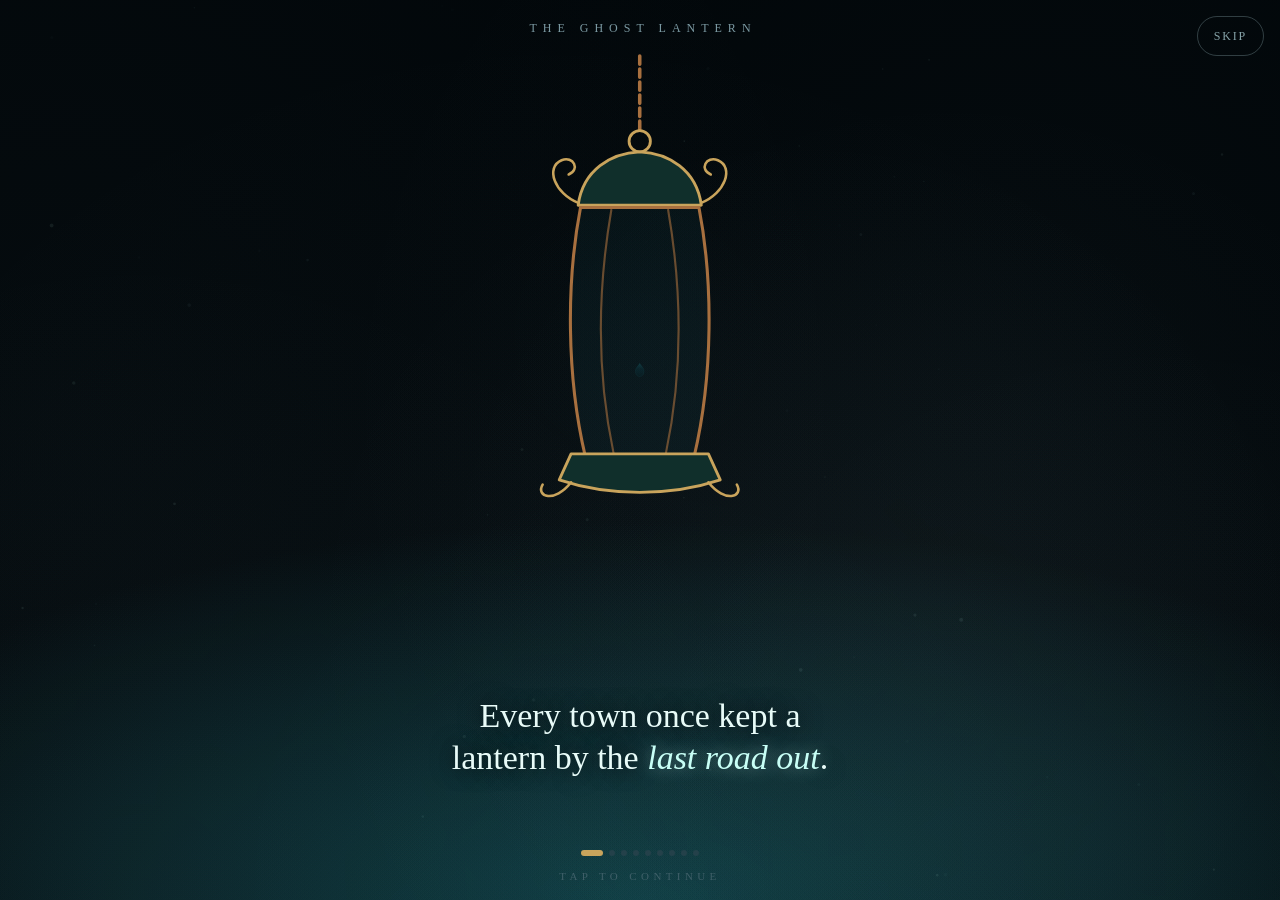
==== commit 247c2532: "Publish the Ghost Lantern" ====
--- a/site/index.html
+++ b/site/index.html
@@ -12,13 +12,13 @@
 <meta name="apple-mobile-web-app-title" content="Lantern">
 <meta name="robots" content="noindex">
 <link rel="manifest" href="./manifest.webmanifest">
-<link rel="icon" href="./assets/icon-wGZqjA56.svg" type="image/svg+xml">
+<link rel="icon" href="./assets/icon-j5xML_yy.svg" type="image/svg+xml">
 <link rel="apple-touch-icon" href="./icon-192.png">
 <link rel="preconnect" href="https://fonts.googleapis.com">
 <link rel="preconnect" href="https://fonts.gstatic.com" crossorigin>
-<link rel="stylesheet" href="https://fonts.googleapis.com/css2?family=Rajdhani:wght@600;700&family=Inter:wght@400;500&family=Cormorant+Garamond:ital,wght@0,500;0,600;1,500&display=swap">
-  <script type="module" crossorigin src="./assets/index-BaDYg50b.js"></script>
-  <link rel="stylesheet" crossorigin href="./assets/index-Sc3KYIzC.css">
+<link rel="stylesheet" href="https://fonts.googleapis.com/css2?family=Federo&family=Rajdhani:wght@600;700&family=Inter:wght@400;500&family=Cormorant+Garamond:ital,wght@0,500;0,600;1,500&display=swap">
+  <script type="module" crossorigin src="./assets/index-Bx92IwQj.js"></script>
+  <link rel="stylesheet" crossorigin href="./assets/index-Clj75Pwb.css">
 </head>
 <body>
 
@@ -30,7 +30,7 @@
       <filter id="wg1" x="-100%" y="-100%" width="300%" height="300%"><feGaussianBlur stdDeviation="4" result="b"/><feMerge><feMergeNode in="b"/><feMergeNode in="SourceGraphic"/></feMerge></filter>
     </defs>
     <g class="w-float">
-      <path class="w-body" d="M200 92 C 236 140 282 170 282 232 C 282 282 246 312 200 312 C 154 312 118 282 118 232 C 118 192 146 172 162 140 C 168 162 178 172 188 176 C 186 146 190 118 200 92 Z" fill="url(#wf1)" stroke="#2CC6D6" stroke-opacity=".5" stroke-width="1.5"/>
+      <path class="w-body" d="M200 92 C 242 145 278 183 272 235 C 266 283 236 312 200 312 C 164 312 134 283 128 235 C 122 183 158 145 200 92 Z" fill="url(#wf1)" stroke="#2CC6D6" stroke-opacity=".5" stroke-width="1.5"/>
       <g class="w-eyes"><g class="w-look" filter="url(#wg1)">
         <ellipse class="w-eye" cx="180" cy="230" rx="8" ry="11" fill="#C8FFF6"/><ellipse class="w-eye" cx="220" cy="230" rx="8" ry="11" fill="#C8FFF6"/>
       </g></g>
@@ -55,12 +55,12 @@
         <div class="swing">
         <svg class="lantern-back" viewBox="70 -20 160 380" aria-hidden="true">
           <defs><radialGradient id="lh-halo" cx="50%" cy="50%" r="50%"><stop class="lh-stop" offset="0" stop-opacity=".55"/><stop class="lh-stop" offset=".45" stop-opacity=".15"/><stop class="lh-stop" offset="1" stop-opacity="0"/></radialGradient></defs>
-          <path d="M150 -20 V 44" stroke="#3A5560" stroke-width="3" stroke-dasharray="7 4" fill="none"/>
-          <circle cx="150" cy="52" r="9" fill="none" stroke="#3A5560" stroke-width="2"/>
+          <path class="lh-chain" d="M150 -20 V 43"/>
+          <circle class="lh-ring" cx="150" cy="52" r="9"/>
           <circle class="lh-halo" cx="150" cy="215" r="240" fill="url(#lh-halo)"/>
-          <path class="lh-metal" d="M104 92 L 120 64 H 180 L 196 92 Z"/>
-          <rect class="lh-metal" x="92" y="90" width="116" height="14" rx="3"/>
-          <rect class="lh-glass" x="98" y="104" width="104" height="214" rx="4"/>
+          <path class="lh-metal" d="M98 106 C 102 76 126 62 150 61 C 174 62 198 76 202 106 Z"/>
+          <path class="lh-curl" d="M98 104 C 78 96 70 74 84 68 C 94 64 100 76 90 80 M202 104 C 222 96 230 74 216 68 C 206 64 200 76 210 80"/>
+          <path class="lh-glass" d="M100 108 C 88 170 88 250 104 318 L 196 318 C 212 250 212 170 200 108 Z"/>
         </svg>
         <div class="rig" id="h-rig"><div class="float">
           <svg viewBox="100 80 200 250" aria-hidden="true">
@@ -72,7 +72,7 @@
               <clipPath id="h-cR"><path id="h-cRp"/></clipPath>
             </defs>
             <path id="h-tongue" class="h-tongue" d="M254 176 C 268 190 272 206 262 222 C 258 210 252 202 244 198 C 250 192 252 184 254 176 Z" fill="url(#h-grad)" stroke-opacity=".5" stroke-width="3" opacity="0"/>
-            <path id="h-body" class="h-body" d="M200 92 C 236 140 282 170 282 232 C 282 282 246 312 200 312 C 154 312 118 282 118 232 C 118 192 146 172 162 140 C 168 162 178 172 188 176 C 186 146 190 118 200 92 Z" fill="url(#h-grad)" stroke-opacity=".6" stroke-width="4"/>
+            <path id="h-body" class="h-body" d="M200 92 C 242 145 278 183 272 235 C 266 283 236 312 200 312 C 164 312 134 283 128 235 C 122 183 158 145 200 92 Z" fill="url(#h-grad)" stroke-opacity=".6" stroke-width="4"/>
             <g id="h-look">
               <ellipse id="h-bL" class="h-blush" cx="163" cy="252" rx="9" ry="5" filter="url(#h-soft)" opacity="0"/>
               <ellipse id="h-bR" class="h-blush" cx="237" cy="252" rx="9" ry="5" filter="url(#h-soft)" opacity="0"/>
@@ -84,9 +84,9 @@
           </svg>
         </div></div>
         <svg class="lantern-front" viewBox="70 -20 160 380" aria-hidden="true">
-          <path d="M124 104 V 318 M176 104 V 318" stroke="#3A5560" stroke-width="2" opacity=".55" fill="none"/>
-          <rect class="lh-metal" x="86" y="316" width="128" height="16" rx="3"/>
-          <path class="lh-metal" d="M100 332 H 200 L 190 350 H 110 Z"/>
+          <path class="lh-rib" d="M126 110 C 114 180 114 250 128 316 M174 110 C 186 180 186 250 172 316"/>
+          <path class="lh-metal" d="M92 316 H 208 L 218 338 C 176 352 124 352 82 338 Z"/>
+          <path class="lh-curl" d="M92 340 C 78 358 62 352 68 342 M208 340 C 222 358 238 352 232 342"/>
         </svg>
         </div>
       </div>
@@ -138,19 +138,19 @@
         <linearGradient id="il-fl" x1="0" y1="1" x2="0" y2="0"><stop offset="0" stop-color="#062A33" stop-opacity=".95"/><stop offset=".6" stop-color="#0E5866" stop-opacity=".8"/><stop offset="1" stop-color="#2CC6D6" stop-opacity=".75"/></linearGradient>
         <filter id="il-soft" x="-100%" y="-100%" width="300%" height="300%"><feGaussianBlur stdDeviation="1.6" result="b"/><feMerge><feMergeNode in="b"/><feMergeNode in="SourceGraphic"/></feMerge></filter>
       </defs>
-      <path class="il-chain" d="M150 -20 V 44"/>
-      <circle cx="150" cy="52" r="9" fill="none" stroke="#3A5560" stroke-width="2"/>
+      <path class="il-chain" d="M150 -20 V 43"/>
+      <circle class="lh-ring" cx="150" cy="52" r="9"/>
       <circle class="il-halo" cx="150" cy="215" r="190" fill="url(#il-halo)"/>
-      <path class="il-metal" d="M104 92 L 120 64 H 180 L 196 92 Z"/>
-      <rect class="il-metal" x="92" y="90" width="116" height="14" rx="3"/>
-      <rect class="il-glass" x="98" y="104" width="104" height="214" rx="4"/>
+      <path class="il-metal" d="M98 106 C 102 76 126 62 150 61 C 174 62 198 76 202 106 Z"/>
+      <path class="lh-curl" d="M98 104 C 78 96 70 74 84 68 C 94 64 100 76 90 80 M202 104 C 222 96 230 74 216 68 C 206 64 200 76 210 80"/>
+      <path class="il-glass" d="M100 108 C 88 170 88 250 104 318 L 196 318 C 212 250 212 170 200 108 Z"/>
       <g class="il-flame"><g class="il-flame-body">
-        <path transform="translate(150 211) scale(.42) translate(-200 -202)" d="M200 92 C 236 140 282 170 282 232 C 282 282 246 312 200 312 C 154 312 118 282 118 232 C 118 192 146 172 162 140 C 168 162 178 172 188 176 C 186 146 190 118 200 92 Z" fill="url(#il-fl)" stroke="#2CC6D6" stroke-opacity=".7" stroke-width="5"/>
+        <path transform="translate(150 211) scale(.42) translate(-200 -202)" d="M200 92 C 242 145 278 183 272 235 C 266 283 236 312 200 312 C 164 312 134 283 128 235 C 122 183 158 145 200 92 Z" fill="url(#il-fl)" stroke="#2CC6D6" stroke-opacity=".7" stroke-width="5"/>
         <g class="il-eyes" filter="url(#il-soft)"><ellipse cx="141.6" cy="222.8" rx="3.4" ry="4.6" fill="#C8FFF6"/><ellipse cx="158.4" cy="222.8" rx="3.4" ry="4.6" fill="#C8FFF6"/></g>
       </g></g>
-      <path d="M124 104 V 318 M176 104 V 318" stroke="#3A5560" stroke-width="2" opacity=".55"/>
-      <rect class="il-metal" x="86" y="316" width="128" height="16" rx="3"/>
-      <path class="il-metal" d="M100 332 H 200 L 190 350 H 110 Z"/>
+      <path class="lh-rib" d="M126 110 C 114 180 114 250 128 316 M174 110 C 186 180 186 250 172 316"/>
+      <path class="il-metal" d="M92 316 H 208 L 218 338 C 176 352 124 352 82 338 Z"/>
+      <path class="lh-curl" d="M92 340 C 78 358 62 352 68 342 M208 340 C 222 358 238 352 232 342"/>
     </svg>
   </div>
   <button id="intro-next" class="intro-stage" type="button" aria-label="Next"><span id="intro-line" class="intro-line" aria-live="polite"></span></button>
--- a/site/assets/index-Clj75Pwb.css
+++ b/site/assets/index-Clj75Pwb.css
@@ -0,0 +1 @@
+:root{--ink:#061614;--deep:#0b2b27;--text:#eadfc8;--soft:#c7d8d0;--faint:#93afa6;--line:#2a4a40;--rim:#2cc6d6;--field:#0b2b27b3;--accent:#c8fff6;--bronze:#a8703f;--gold:#c9a45c;--f1:#062a33;--f2:#0e5866;--f3:#2cc6d6;--eye:#c8fff6;--bg1:#08323c;--bg2:#030709;--display:Federo, Georgia, serif;--body:"Cormorant Garamond", Georgia, serif;--lightningcss-light: ;--lightningcss-dark:initial;color-scheme:dark}*{box-sizing:border-box}html,body{background:linear-gradient(0deg, var(--bg1) 0%, color-mix(in srgb, var(--bg1) 40%, var(--bg2)) 45%, var(--bg2) 100%) fixed var(--bg2);height:100%;color:var(--text);font:17px/1.5 var(--body);-webkit-text-size-adjust:100%;-webkit-tap-highlight-color:transparent;margin:0}button,input,textarea,select{font:inherit;color:inherit}:focus-visible{outline:2px solid var(--soft);outline-offset:3px}[hidden]{display:none!important}.sr{clip:rect(0 0 0 0);white-space:nowrap;width:1px;height:1px;position:absolute;overflow:hidden}svg{fill:none;stroke:currentColor;stroke-width:2.25px;stroke-linecap:round;stroke-linejoin:round;width:20px;height:20px}body:after{content:"";pointer-events:none;z-index:30;box-shadow:inset 0 0 0 1.5px color-mix(in srgb, var(--gold) 35%, transparent), inset 0 -90px 140px -70px color-mix(in srgb, var(--rim) 20%, transparent);transition:box-shadow .6s;position:fixed;inset:0}body.busy:after{box-shadow:inset 0 0 0 1.5px color-mix(in srgb, var(--gold) 55%, transparent), inset 0 -110px 160px -70px color-mix(in srgb, var(--rim) 30%, transparent)}.view{flex-direction:column;max-width:720px;min-height:100dvh;margin:0 auto;display:flex;position:relative}.note{text-align:center;color:var(--faint);margin:0;font-size:12px}.error{color:#ff9c80}.link{color:var(--soft);cursor:pointer;background:0 0;border:0;padding:4px;text-decoration:underline}.lock{justify-content:center;gap:28px;padding:24px}.brand{text-align:center;font:400 15px var(--display);letter-spacing:.45em;color:var(--soft);margin:0;padding-left:.45em}.pill-form{border:1px solid var(--bronze);background:var(--field);-webkit-backdrop-filter:blur(8px);backdrop-filter:blur(8px);border-radius:30px;align-items:flex-end;gap:8px;padding:6px 6px 6px 20px;display:flex}.pill-form input,.pill-form textarea{background:0 0;border:0;outline:none;flex:1;min-width:0;font-size:18px}.pill-form input{height:46px}.pill-form textarea{resize:none;min-height:46px;max-height:38dvh;padding:12px 0;line-height:22px}.pill-form textarea::placeholder{color:#7f9c93;font:italic 500 18px Cormorant Garamond,Georgia,serif}.pill-form:focus-within{border-color:var(--gold)}.pill-form.has-clip{padding-left:6px}.clip{width:46px;height:46px;color:var(--soft);cursor:pointer;background:0 0;border:0;border-radius:23px;flex-shrink:0;place-items:center;display:grid}.clip:hover,.clip:focus-visible{color:var(--accent)}.go{background:var(--gold);color:#0b2b27;cursor:pointer;border:0;border-radius:23px;flex-shrink:0;place-items:center;width:46px;height:46px;transition:transform .15s,background-color .2s;display:grid}.go:active{transform:scale(.94)}.go svg{grid-area:1/1}.go .i-stop{display:none}.go.listening{background:var(--soft);animation:1s ease-in-out infinite breathe-btn}.go.busy{background:var(--soft)}.go.busy .i-send{display:none}.go.busy .i-stop{fill:currentColor;stroke:none;display:block}@keyframes breathe-btn{50%{transform:scale(1.08)}}.wisp{display:block;overflow:visible}.wisp-lg{width:148px;height:160px;margin:0 auto -8px}.wisp-sm{width:40px;height:50px}.w-float{transform-origin:200px 220px;animation:5s ease-in-out infinite w-float}@keyframes w-float{50%{transform:translateY(-6px)}}.w-body{transform-origin:200px 250px;animation:2.8s ease-in-out infinite w-flicker}.w-core{transform-origin:200px 260px;animation:2.1s ease-in-out infinite reverse w-flicker}@keyframes w-flicker{25%{transform:scale(1.02,.98)skew(-1.5deg)}60%{transform:scale(.98,1.03)skew(1.5deg)}}.w-eyes{transform-origin:200px 230px;animation:6.5s infinite w-blink}@keyframes w-blink{0%,93%,to{transform:scaleY(1)}96%{transform:scaleY(.06)}}.w-eyes ellipse{transition:ry .3s}.w-spark{opacity:0;animation:3s linear infinite w-rise}@keyframes w-rise{0%{opacity:0;transform:translateY(0)}20%{opacity:.9}to{opacity:0;transform:translateY(-110px)}}@keyframes w-pulse{50%{opacity:.45}}body[data-seer=listening] .w-body{animation-duration:1.4s}body[data-seer=listening] .w-eyes ellipse{ry:14px}body[data-seer=thinking] .w-body{animation-duration:1s}body[data-seer=thinking] .w-spark{animation-duration:1.1s}.w-eye{animation:2.6s ease-in-out infinite w-pulse}body[data-seer=speaking] .w-eye{animation-duration:.45s}body[data-seer=speaking] .w-body{animation-duration:.9s}body[data-seer=speaking] .w-core{animation-duration:.5s}.home{justify-content:center;width:260px;max-width:100%;height:168px;transition:height .5s,margin .5s;display:flex;position:relative}.flame{touch-action:none;cursor:grab;width:134px;height:168px;transition:transform .55s cubic-bezier(.2,.8,.2,1),opacity .55s;position:relative}body[data-hollow-hidden="1"] .home{height:44px}body[data-hollow-hidden="1"] .flame{opacity:.75;cursor:pointer;transform:translateY(-62px)scale(.28)}body[data-hollow-hidden="1"] .people{opacity:0;pointer-events:none}.rig,.float{position:absolute;inset:0}.rig{transform-origin:50% 88%}.float{animation:5s ease-in-out infinite w-float}.flame svg{stroke:none;width:100%;height:100%;position:absolute;inset:0;overflow:visible}.h-body{transform-origin:200px 250px;transition:opacity .8s;animation:2.8s ease-in-out infinite w-flicker}.h-tongue{transform-origin:250px 200px;transition:opacity 1.2s;animation:1.9s ease-in-out infinite reverse w-flicker}.h-s1{stop-color:var(--f1)}.h-s2{stop-color:var(--f2)}.h-s3{stop-color:var(--f3)}.h-body,.h-tongue{stroke:var(--rim)}.h-eye{fill:var(--eye)}.h-shine{fill:#fff}.h-blush{fill:#ff8fb1}.zz{fill:var(--eye);font:400 16px var(--display)}body[data-mood=focus] .h-body{animation-duration:1.3s}body[data-mood=read] .h-body{animation-duration:3.8s}body[data-mood=undertow] .float{animation-duration:7s}body[data-mood=undertow] .h-body{animation-duration:4.5s}body[data-mood=ember] .h-body{animation-duration:.6s}body[data-mood=shelter] .h-body{animation-duration:6s}body[data-mood=shelter] .float{animation-duration:9s}body[data-seer=thinking] .h-body{animation-duration:.8s}body[data-asleep="1"] .h-body{opacity:.62;animation-duration:6s}body[data-asleep="1"] .float{animation-duration:8s}body[data-night="1"] .h-body{animation-duration:4s}.people{pointer-events:none;transition:opacity .4s;position:absolute;inset:0}.person{cursor:pointer;pointer-events:auto;background:0 0;border:none;justify-items:center;width:44px;height:52px;padding:0;animation:.6s cubic-bezier(.2,.9,.3,1.4) both p-in,4s ease-in-out infinite w-float;display:grid;position:absolute}.person svg{stroke:none;width:26px;height:32px;overflow:visible}.person span{font:400 9.5px var(--display);letter-spacing:.12em;color:var(--faint);text-transform:uppercase;white-space:nowrap}@keyframes p-in{0%{opacity:0;transform:scale(0)}}.h-hint{min-height:18px}.home:has(.lantern){height:198px}.flame.lantern{width:80px;height:190px}.swing{transform-origin:50% 0;animation:7s ease-in-out infinite lh-sway;position:absolute;inset:0}@keyframes lh-sway{0%,to{transform:rotate(-2deg)}50%{transform:rotate(2deg)}}body[data-mood=ember] .swing{animation-duration:1.8s}body[data-mood=shelter] .swing,body[data-asleep="1"] .swing{animation-duration:11s}.lantern .rig{width:52px;height:65px;inset:86px auto auto 14px}.lh-metal,.il-metal{fill:#102f2b;stroke:var(--gold);stroke-width:2.4px}.lh-chain,.il-chain{stroke:var(--bronze);stroke-width:3px;fill:none;stroke-dasharray:7 4}.lh-ring{fill:none;stroke:var(--gold);stroke-width:2.4px}.lh-curl{fill:none;stroke:var(--gold);stroke-width:2.2px;stroke-linecap:round}.lh-rib{fill:none;stroke:var(--bronze);stroke-width:1.8px;opacity:.6}.lh-glass{fill:color-mix(in srgb, var(--f3) 12%, transparent);stroke:var(--bronze);stroke-width:2.6px}.lh-stop{stop-color:var(--f3)}.lh-halo{opacity:.7;transition:opacity .6s}body.busy .lh-halo{opacity:1}body[data-asleep="1"] .lh-halo{opacity:.3}body[data-hollow-hidden="1"] .flame.lantern{transform:translateY(-68px)scale(.3)}.mood{min-height:12px;font:400 10px/1 var(--display);letter-spacing:.4em;text-indent:.4em;text-transform:uppercase;color:color-mix(in srgb, var(--f3) 75%, transparent);margin:-2px 0 0}body[data-mood=glow] .mood:after{content:"calm"}body[data-mood=focus] .mood:after{content:"listening"}body[data-mood=read] .mood:after{content:"curious"}body[data-mood=undertow] .mood:after{content:"tender"}body[data-mood=recall] .mood:after{content:"remembering"}body[data-mood=ember] .mood:after{content:"worried"}body[data-mood=shelter] .mood:after{content:"here for you"}body[data-seer=thinking] .mood:after{content:"thinking"}body[data-asleep="1"] .mood:after{content:"asleep"}body[data-hollow-hidden="1"] .mood{visibility:hidden}.menu-btn{left:max(8px, env(safe-area-inset-left));top:max(8px, env(safe-area-inset-top));width:44px;height:44px;color:var(--faint);cursor:pointer;z-index:2;background:0 0;border:0;border-radius:22px;place-items:center;display:grid;position:absolute}.menu-btn:hover,.menu-btn:focus-visible{color:var(--accent)}.drift{z-index:40;pointer-events:none;color:var(--accent);white-space:nowrap;text-shadow:0 0 12px color-mix(in srgb, var(--f3) 70%, transparent);font:italic 500 18px/1.2 Cormorant Garamond,Georgia,serif;position:fixed;top:0;left:0}.log,.pill-form textarea{scrollbar-width:none}.log::-webkit-scrollbar{display:none}.pill-form textarea::-webkit-scrollbar{display:none}.chat{height:100dvh}.top{padding:max(8px, env(safe-area-inset-top)) 16px 0;flex-direction:column;align-items:center;display:flex;position:relative}.top:after{content:"";background:linear-gradient(90deg, transparent, var(--bronze), transparent);width:min(260px,60%);height:1px;margin-top:6px}.brand-btn{min-height:44px;font:400 12px var(--display);letter-spacing:.4em;color:#5e7a8c;cursor:pointer;background:0 0;border:0;flex-direction:column;align-items:center;gap:2px;padding:4px 16px 6px;display:flex}.brand-btn span{padding-left:.4em}.brand-btn:hover{color:var(--soft)}.log{overscroll-behavior:contain;scroll-behavior:smooth;flex-direction:column;flex:1;gap:22px;padding:24px 28px;display:flex;overflow-y:auto}.log>:first-child{margin-top:auto}.you{text-align:center;max-width:34ch;color:var(--faint);white-space:pre-wrap;overflow-wrap:anywhere;margin:0 auto;font:italic 500 17px/1.45 Cormorant Garamond,Georgia,serif}.seer{text-align:center;overflow-wrap:anywhere;cursor:default;-webkit-touch-callout:none;-webkit-user-select:text;user-select:text;outline-offset:6px;border-radius:12px}.seer p{max-width:36ch;color:var(--soft);margin:0 auto .75em;font-size:18.5px;line-height:1.6}.seer p.lead{max-width:none;color:var(--text);text-wrap:balance;text-shadow:0 0 20px color-mix(in srgb, var(--f3) 45%, transparent);font:600 clamp(25px,6.6vw,31px)/1.15 Cormorant Garamond,Georgia,serif}.seer p:last-child{margin-bottom:0}.seer strong{color:var(--accent);text-shadow:0 0 14px color-mix(in srgb, var(--f3) 45%, transparent);font:italic 500 18px/1.4 Cormorant Garamond,Georgia,serif}.seer.err p{color:#ff9c80;font:18px var(--body)}.seer .mark{color:var(--faint);margin-top:8px;font-size:12px;display:block}.past{opacity:.5;transition:opacity .4s}.past.seer p.lead{font:500 20px/1.3 Cormorant Garamond,Georgia,serif}.past:hover,.past:focus-within{opacity:.85}.explain{border:1px solid var(--line);text-align:left;background:#0b1218b3;border-radius:14px;max-width:520px;margin:10px auto 0;padding:12px 14px}.explain p{margin-bottom:.4em;font:16.5px/1.5 var(--body)!important;color:var(--soft)!important}.musing{opacity:.85;margin:0;padding:10px 0;color:var(--faint)!important;font:italic 500 19px/1.4 Cormorant Garamond,Georgia,serif!important}.musing.swap{animation:2.2s ease-in-out muse}@keyframes muse{0%{opacity:0;filter:blur(3px);transform:translateY(4px)}18%,82%{opacity:.85;filter:none;transform:none}to{opacity:.25}}.thinking{justify-content:center;gap:6px;padding:14px 0;display:flex}.thinking i{background:var(--soft);border-radius:3px;width:6px;height:6px;animation:1.1s ease-in-out infinite dot}.thinking i:nth-child(2){animation-delay:.15s}.thinking i:nth-child(3){animation-delay:.3s}@keyframes dot{50%{opacity:.2;transform:translateY(-3px)}}.enter{animation:.45s cubic-bezier(.2,.7,.2,1) rise}@keyframes rise{0%{opacity:0;filter:blur(4px);transform:translateY(10px)}}.bottom{padding:8px 20px max(18px, env(safe-area-inset-bottom));flex-direction:column;gap:8px;display:flex}.pending{justify-content:center;align-items:center;gap:6px;display:flex}.drop{border:1.5px dashed var(--bronze);color:var(--soft);z-index:5;background:#061614e6;border-radius:24px;place-items:center;display:grid;position:absolute;inset:12px}.actions{z-index:20;border:1px solid var(--bronze);background:#0b2b27;border-radius:16px;flex-direction:column;min-width:190px;padding:6px;animation:.15s ease-out pop;display:flex;position:fixed;box-shadow:0 16px 40px #0009}.actions button{text-align:left;cursor:pointer;background:0 0;border:0;border-radius:10px;min-height:44px;padding:0 14px}.actions button:hover,.actions button:focus-visible{background:#13403a}@keyframes pop{0%{opacity:0;transform:scale(.96)}}.sheet{border:1px solid var(--bronze);width:min(100%,560px);max-height:88dvh;color:var(--text);background:linear-gradient(#061614,#0b2b27);border-bottom:0;border-radius:24px 24px 0 0;margin:auto auto 0;padding:0}.sheet::backdrop{background:#0009}.sheet[open]{animation:.25s ease-out up}@keyframes up{0%{transform:translateY(100%)}}.sheet-in{padding:20px 20px max(20px, env(safe-area-inset-bottom));flex-direction:column;gap:6px;display:flex}.sheet-head{justify-content:space-between;align-items:center;display:flex}.sheet h2{font:400 14px var(--display);letter-spacing:.4em;color:var(--soft);margin:0}.sheet h3{color:var(--faint);margin:16px 4px 4px;font-size:12px;font-weight:500}.row{text-align:left;cursor:pointer;background:#0e2e2a;border:0;border-radius:12px;justify-content:space-between;align-items:center;gap:12px;min-height:48px;padding:0 14px;display:flex}.row:hover{background:#13403a}.row.quiet{color:var(--faint);background:0 0}.row.strong{background:var(--gold);color:#0b2b27;justify-content:center;font-weight:500}.toggle input{width:20px;height:20px;accent-color:var(--accent)}.pair-box{flex-direction:column;gap:6px;padding:8px 4px;display:flex}.pair-box input{border:1px solid var(--line);height:44px;color:var(--text);background:#0e2e2a;border-radius:12px;padding:0 12px;font:13px ui-monospace,Consolas,monospace}.list{flex-direction:column;gap:4px;max-height:32dvh;margin:0;padding:0;list-style:none;display:flex;overflow-y:auto}.list li{align-items:center;gap:6px;display:flex}.list .open{text-align:left;cursor:pointer;text-overflow:ellipsis;white-space:nowrap;background:0 0;border:0;border-radius:10px;flex:1;min-width:0;min-height:44px;padding:0 10px;overflow:hidden}.list .open:hover{background:#0e2e2a}.list .del{width:44px;height:44px;color:var(--faint);cursor:pointer;background:0 0;border:0;border-radius:10px}.list .del:hover{color:#ff9c80}.mem li{color:var(--soft);padding:6px 10px;font-size:14px}.field{color:var(--faint);flex-direction:column;gap:6px;margin:6px 0;font-size:14px;display:flex}.choices{gap:6px;margin:4px 0;display:grid}.choices .row{width:100%;color:var(--text);font-size:15px}.field input,.field select{border:1px solid var(--line);height:48px;color:var(--text);background:#0e2e2a;border-radius:12px;padding:0 12px;font-size:16px}@media (prefers-reduced-motion:reduce){*,:before,:after{scroll-behavior:auto!important;transition:none!important;animation:none!important}}.intro{z-index:50;--glow:0;background:radial-gradient(120% 70% at 50% 100%,#0b3a40 0%,#0000 60%),#02070a;position:fixed;inset:0;overflow:hidden}.intro-sky{pointer-events:none;width:100%;height:100%;display:block;position:absolute;inset:0}.intro-eyebrow{top:calc(22px + env(safe-area-inset-top,0px));text-align:center;font:400 12px/1 var(--display);letter-spacing:.5em;text-indent:.5em;color:#7c9aa3;pointer-events:none;margin:0;position:absolute;left:0;right:0}.intro-hang{left:0;right:0;top:calc(56px + env(safe-area-inset-top,0px));pointer-events:none;place-items:center;display:grid;position:absolute}.intro-lantern{fill:none;stroke:none;transform-origin:50% 0;width:auto;max-width:100%;height:min(50dvh,480px);animation:7s ease-in-out infinite il-sway;overflow:visible}@keyframes il-sway{0%,to{transform:rotate(-2.2deg)}50%{transform:rotate(2.2deg)}}.il-glass{fill:rgba(44, 198, 214, calc(.04 + var(--glow) * .1));stroke:var(--bronze);stroke-width:2.6px}.il-halo{opacity:calc(var(--glow) * .95)}.il-flame{transform-box:fill-box;transform-origin:50% 92%;transition:transform 2.2s cubic-bezier(.3,1.4,.5,1),opacity 2s}.il-flame-body{transform-box:fill-box;transform-origin:50% 100%;animation:2.6s ease-in-out infinite il-flicker}@keyframes il-flicker{0%,to{transform:scale(1)}30%{transform:scale(.97,1.04)}60%{transform:scale(1.02,.97)}}[data-flame=out] .il-flame{opacity:.25;transform:scale(.12)}[data-flame=spark] .il-flame{opacity:.7;transform:scale(.3)}[data-flame=ember] .il-flame{opacity:.9;transform:scale(.62)}[data-flame=full] .il-flame{opacity:1;transform:scale(1)}.il-eyes{transform-box:fill-box;transform-origin:50%;transition:transform .9s,opacity .9s}[data-eyes=closed] .il-eyes{opacity:.5;transform:scaleY(.08)}[data-eyes=none] .il-eyes{opacity:0;transform:scaleY(.08)}[data-eyes=open] .il-eyes{animation:5.5s 1.2s infinite il-blink}@keyframes il-blink{0%,93%,to{transform:scaleY(1)}95%{transform:scaleY(.1)}}.intro-stage{padding:0 28px calc(78px + env(safe-area-inset-bottom,0px));cursor:pointer;color:inherit;background:0 0;border:0;place-items:end center;display:grid;position:absolute;inset:0}.intro-line{color:#e8fbf8;text-align:center;text-wrap:balance;text-shadow:0 0 22px #000000e6;max-width:26ch;min-height:3.75em;font:500 clamp(24px,5.6vw,34px)/1.25 Cormorant Garamond,Georgia,serif;transition:opacity .7s,transform .7s,filter .7s}.intro-line em{color:#c8fff6;text-shadow:0 0 18px #c8fff673;font-style:italic}.intro-line.out{opacity:0;filter:blur(4px);transform:translateY(8px)}.intro-dots{left:0;right:0;bottom:calc(44px + env(safe-area-inset-bottom,0px));pointer-events:none;justify-content:center;gap:6px;display:flex;position:absolute}.intro-dots span{background:#24414a;border-radius:3px;width:6px;height:6px;transition:width .4s,background .4s}.intro-dots .on{background:#c9a45c;width:22px}.intro-dots .seen{background:#3f7f88}.intro-hint{bottom:calc(18px + env(safe-area-inset-bottom,0px));text-align:center;font:400 11px var(--display);letter-spacing:.4em;color:#3f5f68;pointer-events:none;margin:0;position:absolute;left:0;right:0}@media (prefers-reduced-motion:reduce){.intro-lantern,.il-flame-body,[data-eyes=open] .il-eyes{animation:none}}.intro-skip{z-index:2;top:calc(16px + env(safe-area-inset-top,0px));color:#86a3a8;min-height:40px;font:400 12px var(--display);letter-spacing:.15em;cursor:pointer;background:0 0;border:1px solid #86a3a859;border-radius:20px;padding:8px 16px;position:absolute;right:16px}.local .meta{grid-template-columns:max-content 1fr;gap:4px 12px;max-width:420px;margin:6px auto 0;font-size:14px;display:grid}.local .meta dt{color:var(--soft);text-align:right}.local .meta dd{text-align:left;overflow-wrap:anywhere;margin:0}.local .warn{color:var(--accent);margin:10px 0 0;font-size:14px}.local .acts{flex-wrap:wrap;justify-content:center;gap:4px 12px;margin-top:6px;display:flex}.clip+.clip{margin-left:-10px}.local .rules{color:var(--soft);gap:6px;margin:4px 0 0;padding-left:20px;font-size:14px;display:grid}.lantern-lock{z-index:1000;text-align:center;background:radial-gradient(120% 60% at 50% 0%, var(--bg1), transparent 60%), var(--ink);color:var(--text);place-content:center;gap:14px;padding:24px;display:grid;position:fixed;inset:0}.lantern-lock h2{font:400 24px/1.2 var(--display);margin:0}.lantern-lock p{color:var(--soft);margin:0}.lantern-lock a,.lantern-lock button{background:var(--gold);color:#0b2b27;min-height:44px;font:400 16px var(--display);cursor:pointer;border:0;border-radius:22px;justify-self:center;padding:12px 22px;text-decoration:none}
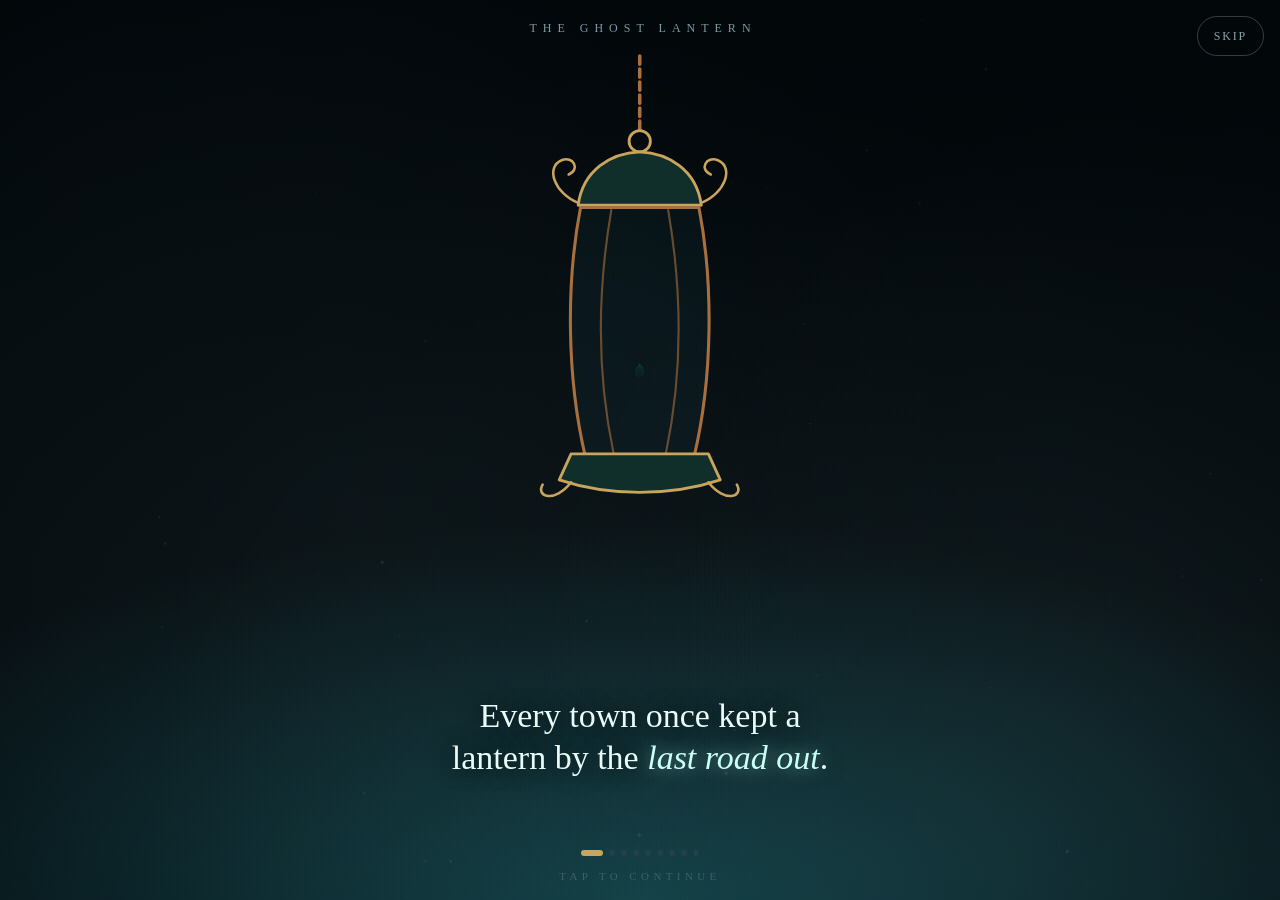
==== commit 86f26395: "Publish the Ghost Lantern" ====
--- a/site/index.html
+++ b/site/index.html
@@ -17,7 +17,7 @@
 <link rel="preconnect" href="https://fonts.googleapis.com">
 <link rel="preconnect" href="https://fonts.gstatic.com" crossorigin>
 <link rel="stylesheet" href="https://fonts.googleapis.com/css2?family=Federo&family=Rajdhani:wght@600;700&family=Inter:wght@400;500&family=Cormorant+Garamond:ital,wght@0,500;0,600;1,500&display=swap">
-  <script type="module" crossorigin src="./assets/index-Bx92IwQj.js"></script>
+  <script type="module" crossorigin src="./assets/index-Bsjz0X0S.js"></script>
   <link rel="stylesheet" crossorigin href="./assets/index-Clj75Pwb.css">
 </head>
 <body>
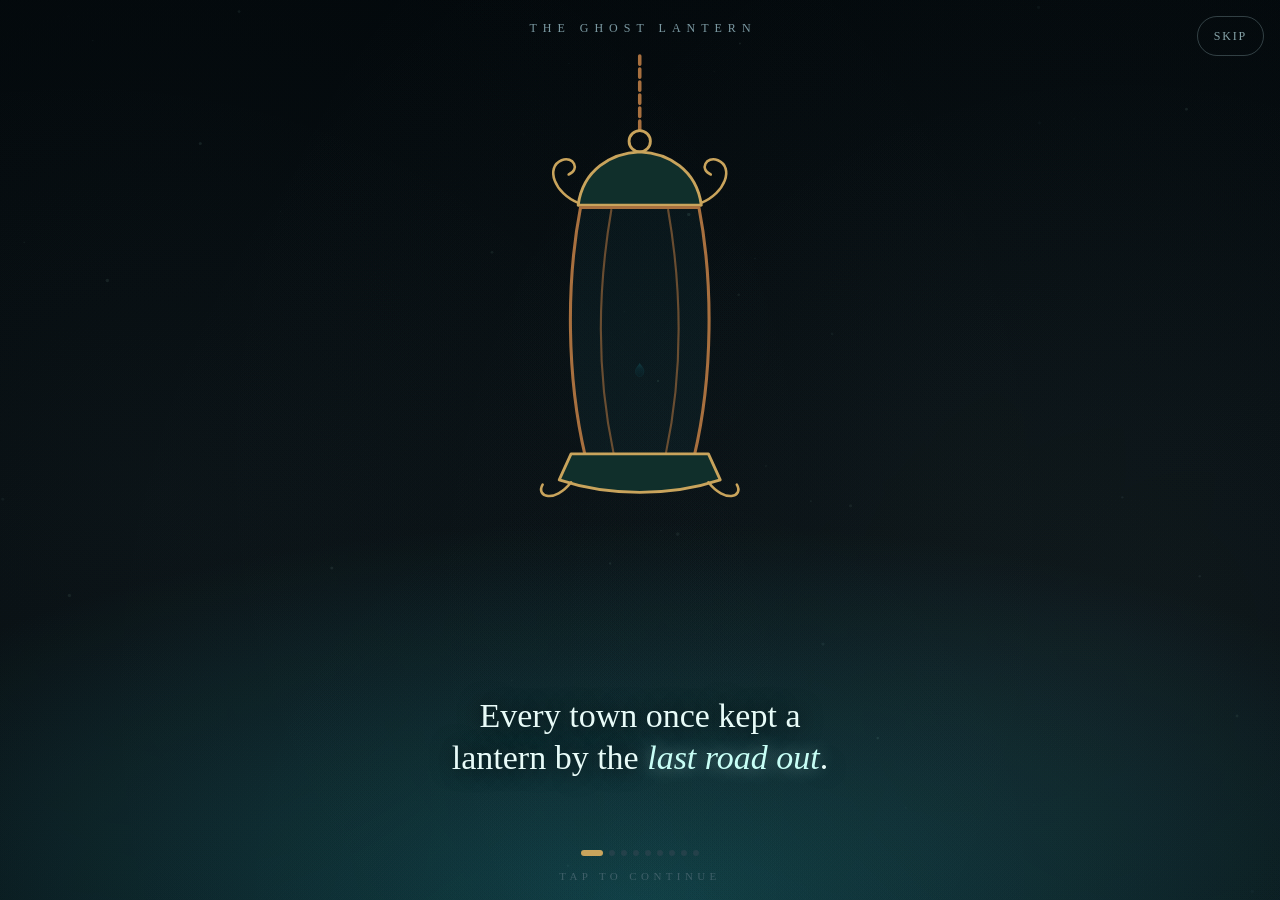
==== commit fedf7945: "Publish the Ghost Lantern" ====
--- a/site/index.html
+++ b/site/index.html
@@ -12,13 +12,13 @@
 <meta name="apple-mobile-web-app-title" content="Lantern">
 <meta name="robots" content="noindex">
 <link rel="manifest" href="./manifest.webmanifest">
-<link rel="icon" href="./assets/icon-j5xML_yy.svg" type="image/svg+xml">
+<link rel="icon" href="./assets/icon-C6-hJvp-.svg" type="image/svg+xml">
 <link rel="apple-touch-icon" href="./icon-192.png">
 <link rel="preconnect" href="https://fonts.googleapis.com">
 <link rel="preconnect" href="https://fonts.gstatic.com" crossorigin>
 <link rel="stylesheet" href="https://fonts.googleapis.com/css2?family=Federo&family=Rajdhani:wght@600;700&family=Inter:wght@400;500&family=Cormorant+Garamond:ital,wght@0,500;0,600;1,500&display=swap">
-  <script type="module" crossorigin src="./assets/index-Bsjz0X0S.js"></script>
-  <link rel="stylesheet" crossorigin href="./assets/index-Clj75Pwb.css">
+  <script type="module" crossorigin src="./assets/index-CR8Vhyir.js"></script>
+  <link rel="stylesheet" crossorigin href="./assets/index-BoH-023j.css">
 </head>
 <body>
 
--- a/site/assets/index-BoH-023j.css
+++ b/site/assets/index-BoH-023j.css
@@ -0,0 +1 @@
+:root{--ink:#061614;--deep:#0b2b27;--text:#eadfc8;--soft:#c7d8d0;--faint:#93afa6;--line:#2a4a40;--rim:#2cc6d6;--field:#0b2b27b3;--accent:#c8fff6;--bronze:#a8703f;--gold:#c9a45c;--f1:#062a33;--f2:#0e5866;--f3:#2cc6d6;--eye:#c8fff6;--bg1:#08323c;--bg2:#030709;--display:Federo, Georgia, serif;--body:"Cormorant Garamond", Georgia, serif;--lightningcss-light: ;--lightningcss-dark:initial;color-scheme:dark}*{box-sizing:border-box}html,body{background:linear-gradient(0deg, var(--bg1) 0%, color-mix(in srgb, var(--bg1) 40%, var(--bg2)) 45%, var(--bg2) 100%) fixed var(--bg2);height:100%;color:var(--text);font:17px/1.5 var(--body);-webkit-text-size-adjust:100%;-webkit-tap-highlight-color:transparent;margin:0}button,input,textarea,select{font:inherit;color:inherit}:focus-visible{outline:2px solid var(--soft);outline-offset:3px}[hidden]{display:none!important}.sr{clip:rect(0 0 0 0);white-space:nowrap;width:1px;height:1px;position:absolute;overflow:hidden}svg{fill:none;stroke:currentColor;stroke-width:2.25px;stroke-linecap:round;stroke-linejoin:round;width:20px;height:20px}body:after{content:"";pointer-events:none;z-index:30;box-shadow:inset 0 0 0 1.5px color-mix(in srgb, var(--gold) 35%, transparent), inset 0 -90px 140px -70px color-mix(in srgb, var(--rim) 20%, transparent);transition:box-shadow .6s;position:fixed;inset:0}body.busy:after{box-shadow:inset 0 0 0 1.5px color-mix(in srgb, var(--gold) 55%, transparent), inset 0 -110px 160px -70px color-mix(in srgb, var(--rim) 30%, transparent)}.view{flex-direction:column;max-width:720px;min-height:100dvh;margin:0 auto;display:flex;position:relative}.note{text-align:center;color:var(--faint);margin:0;font-size:12px}.error{color:#ff9c80}.link{color:var(--soft);cursor:pointer;background:0 0;border:0;padding:4px;text-decoration:underline}.lock{justify-content:center;gap:28px;padding:24px}.brand{text-align:center;font:400 15px var(--display);letter-spacing:.45em;color:var(--soft);margin:0;padding-left:.45em}.pill-form{border:1px solid var(--bronze);background:var(--field);-webkit-backdrop-filter:blur(8px);backdrop-filter:blur(8px);border-radius:30px;align-items:flex-end;gap:8px;padding:6px 6px 6px 20px;display:flex}.pill-form input,.pill-form textarea{background:0 0;border:0;outline:none;flex:1;min-width:0;font-size:18px}.pill-form input{height:46px}.pill-form textarea{resize:none;min-height:46px;max-height:38dvh;padding:12px 0;line-height:22px}.pill-form textarea::placeholder{color:#7f9c93;font:italic 500 18px Cormorant Garamond,Georgia,serif}.pill-form:focus-within{border-color:var(--gold)}.pill-form.has-clip{padding-left:6px}.clip{width:46px;height:46px;color:var(--soft);cursor:pointer;background:0 0;border:0;border-radius:23px;flex-shrink:0;place-items:center;display:grid}.clip:hover,.clip:focus-visible{color:var(--accent)}.go{background:var(--gold);color:#0b2b27;cursor:pointer;border:0;border-radius:23px;flex-shrink:0;place-items:center;width:46px;height:46px;transition:transform .15s,background-color .2s;display:grid}.go:active{transform:scale(.94)}.go svg{grid-area:1/1}.go .i-stop{display:none}.go.listening{background:var(--soft);animation:1s ease-in-out infinite breathe-btn}.go.busy{background:var(--soft)}.go.busy .i-send{display:none}.go.busy .i-stop{fill:currentColor;stroke:none;display:block}@keyframes breathe-btn{50%{transform:scale(1.08)}}.wisp{display:block;overflow:visible}.wisp-lg{width:148px;height:160px;margin:0 auto -8px}.wisp-sm{width:40px;height:50px}.w-float{transform-origin:200px 220px;animation:5s ease-in-out infinite w-float}@keyframes w-float{50%{transform:translateY(-6px)}}.w-body{transform-origin:200px 250px;animation:2.8s ease-in-out infinite w-flicker}.w-core{transform-origin:200px 260px;animation:2.1s ease-in-out infinite reverse w-flicker}@keyframes w-flicker{25%{transform:scale(1.02,.98)skew(-1.5deg)}60%{transform:scale(.98,1.03)skew(1.5deg)}}.w-eyes{transform-origin:200px 230px;animation:6.5s infinite w-blink}@keyframes w-blink{0%,93%,to{transform:scaleY(1)}96%{transform:scaleY(.06)}}.w-eyes ellipse{transition:ry .3s}.w-spark{opacity:0;animation:3s linear infinite w-rise}@keyframes w-rise{0%{opacity:0;transform:translateY(0)}20%{opacity:.9}to{opacity:0;transform:translateY(-110px)}}@keyframes w-pulse{50%{opacity:.45}}body[data-seer=listening] .w-body{animation-duration:1.4s}body[data-seer=listening] .w-eyes ellipse{ry:14px}body[data-seer=thinking] .w-body{animation-duration:1s}body[data-seer=thinking] .w-spark{animation-duration:1.1s}.w-eye{animation:2.6s ease-in-out infinite w-pulse}body[data-seer=speaking] .w-eye{animation-duration:.45s}body[data-seer=speaking] .w-body{animation-duration:.9s}body[data-seer=speaking] .w-core{animation-duration:.5s}.home{justify-content:center;width:260px;max-width:100%;height:168px;transition:height .5s,margin .5s;display:flex;position:relative}.flame{touch-action:none;cursor:grab;width:134px;height:168px;transition:transform .55s cubic-bezier(.2,.8,.2,1),opacity .55s;position:relative}body[data-hollow-hidden="1"] .home{height:44px}body[data-hollow-hidden="1"] .flame{opacity:.75;cursor:pointer;transform:translateY(-62px)scale(.28)}body[data-hollow-hidden="1"] .people{opacity:0;pointer-events:none}.rig,.float{position:absolute;inset:0}.rig{transform-origin:50% 88%}.float{animation:5s ease-in-out infinite w-float}.flame svg{stroke:none;width:100%;height:100%;position:absolute;inset:0;overflow:visible}.h-body{transform-origin:200px 250px;transition:opacity .8s;animation:2.8s ease-in-out infinite w-flicker}.h-tongue{transform-origin:250px 200px;transition:opacity 1.2s;animation:1.9s ease-in-out infinite reverse w-flicker}.h-s1{stop-color:var(--f1)}.h-s2{stop-color:var(--f2)}.h-s3{stop-color:var(--f3)}.h-body,.h-tongue{stroke:var(--rim)}.h-eye{fill:var(--eye)}.h-shine{fill:#fff}.h-blush{fill:#ff8fb1}.zz{fill:var(--eye);font:400 16px var(--display)}body[data-mood=focus] .h-body{animation-duration:1.3s}body[data-mood=read] .h-body{animation-duration:3.8s}body[data-mood=undertow] .float{animation-duration:7s}body[data-mood=undertow] .h-body{animation-duration:4.5s}body[data-mood=ember] .h-body{animation-duration:.6s}body[data-mood=shelter] .h-body{animation-duration:6s}body[data-mood=shelter] .float{animation-duration:9s}body[data-seer=thinking] .h-body{animation-duration:.8s}body[data-asleep="1"] .h-body{opacity:.62;animation-duration:6s}body[data-asleep="1"] .float{animation-duration:8s}body[data-night="1"] .h-body{animation-duration:4s}.people{pointer-events:none;transition:opacity .4s;position:absolute;inset:0}.person{cursor:pointer;pointer-events:auto;background:0 0;border:none;justify-items:center;width:44px;height:52px;padding:0;animation:.6s cubic-bezier(.2,.9,.3,1.4) both p-in,4s ease-in-out infinite w-float;display:grid;position:absolute}.person svg{stroke:none;width:26px;height:32px;overflow:visible}.person span{font:400 9.5px var(--display);letter-spacing:.12em;color:var(--faint);text-transform:uppercase;white-space:nowrap}@keyframes p-in{0%{opacity:0;transform:scale(0)}}.h-hint{min-height:18px}.home:has(.lantern){height:198px}.flame.lantern{width:80px;height:190px}.swing{transform-origin:50% 0;animation:7s ease-in-out infinite lh-sway;position:absolute;inset:0}@keyframes lh-sway{0%,to{transform:rotate(-2deg)}50%{transform:rotate(2deg)}}body[data-mood=ember] .swing{animation-duration:1.8s}body[data-mood=shelter] .swing,body[data-asleep="1"] .swing{animation-duration:11s}.lantern .rig{width:52px;height:65px;inset:86px auto auto 14px}.lh-metal,.il-metal{fill:#102f2b;stroke:var(--gold);stroke-width:2.4px}.lh-chain,.il-chain{stroke:var(--bronze);stroke-width:3px;fill:none;stroke-dasharray:7 4}.lh-ring{fill:none;stroke:var(--gold);stroke-width:2.4px}.lh-curl{fill:none;stroke:var(--gold);stroke-width:2.2px;stroke-linecap:round}.lh-rib{fill:none;stroke:var(--bronze);stroke-width:1.8px;opacity:.6}.lh-glass{fill:color-mix(in srgb, var(--f3) 12%, transparent);stroke:var(--bronze);stroke-width:2.6px}.lh-stop{stop-color:var(--f3)}.lh-halo{opacity:.7;transition:opacity .6s}body.busy .lh-halo{opacity:1}body[data-asleep="1"] .lh-halo{opacity:.3}body[data-hollow-hidden="1"] .flame.lantern{transform:translateY(-68px)scale(.3)}.mood{min-height:12px;font:400 10px/1 var(--display);letter-spacing:.4em;text-indent:.4em;text-transform:uppercase;color:color-mix(in srgb, var(--f3) 75%, transparent);margin:-2px 0 0}body[data-mood=glow] .mood:after{content:"calm"}body[data-mood=focus] .mood:after{content:"listening"}body[data-mood=read] .mood:after{content:"curious"}body[data-mood=undertow] .mood:after{content:"tender"}body[data-mood=recall] .mood:after{content:"remembering"}body[data-mood=ember] .mood:after{content:"worried"}body[data-mood=shelter] .mood:after{content:"here for you"}body[data-seer=thinking] .mood:after{content:"thinking"}body[data-asleep="1"] .mood:after{content:"asleep"}body[data-hollow-hidden="1"] .mood{visibility:hidden}.menu-btn{left:max(8px, env(safe-area-inset-left));top:max(8px, env(safe-area-inset-top));width:44px;height:44px;color:var(--faint);cursor:pointer;z-index:2;background:0 0;border:0;border-radius:22px;place-items:center;display:grid;position:absolute}.menu-btn:hover,.menu-btn:focus-visible{color:var(--accent)}.drift{z-index:40;pointer-events:none;color:var(--accent);white-space:nowrap;text-shadow:0 0 12px color-mix(in srgb, var(--f3) 70%, transparent);font:italic 500 18px/1.2 Cormorant Garamond,Georgia,serif;position:fixed;top:0;left:0}.log,.pill-form textarea{scrollbar-width:none}.log::-webkit-scrollbar{display:none}.pill-form textarea::-webkit-scrollbar{display:none}.chat{height:100dvh}.top{padding:max(8px, env(safe-area-inset-top)) 16px 0;flex-direction:column;align-items:center;display:flex;position:relative}.top:after{content:"";background:linear-gradient(90deg, transparent, var(--bronze), transparent);width:min(260px,60%);height:1px;margin-top:6px}.brand-btn{min-height:44px;font:400 12px var(--display);letter-spacing:.4em;color:#5e7a8c;cursor:pointer;background:0 0;border:0;flex-direction:column;align-items:center;gap:2px;padding:4px 16px 6px;display:flex}.brand-btn span{padding-left:.4em}.brand-btn:hover{color:var(--soft)}.log{overscroll-behavior:contain;scroll-behavior:smooth;flex-direction:column;flex:1;gap:22px;padding:24px 28px;display:flex;overflow-y:auto}.log>:first-child{margin-top:auto}.you{text-align:center;max-width:34ch;color:var(--faint);white-space:pre-wrap;overflow-wrap:anywhere;margin:0 auto;font:italic 500 17px/1.45 Cormorant Garamond,Georgia,serif}.seer{text-align:center;overflow-wrap:anywhere;cursor:default;-webkit-touch-callout:none;-webkit-user-select:text;user-select:text;outline-offset:6px;border-radius:12px}.seer p{max-width:36ch;color:var(--soft);margin:0 auto .75em;font-size:18.5px;line-height:1.6}.seer p.lead{max-width:none;color:var(--text);text-wrap:balance;text-shadow:0 0 20px color-mix(in srgb, var(--f3) 45%, transparent);font:600 clamp(25px,6.6vw,31px)/1.15 Cormorant Garamond,Georgia,serif}.seer p:last-child{margin-bottom:0}.seer strong{color:var(--accent);text-shadow:0 0 14px color-mix(in srgb, var(--f3) 45%, transparent);font:italic 500 18px/1.4 Cormorant Garamond,Georgia,serif}.seer.err p{color:#ff9c80;font:18px var(--body)}.seer .mark{color:var(--faint);margin-top:8px;font-size:12px;display:block}.past{opacity:.5;transition:opacity .4s}.past.seer p.lead{font:500 20px/1.3 Cormorant Garamond,Georgia,serif}.past:hover,.past:focus-within{opacity:.85}.explain{border:1px solid var(--line);text-align:left;background:#0b1218b3;border-radius:14px;max-width:520px;margin:10px auto 0;padding:12px 14px}.explain p{margin-bottom:.4em;font:16.5px/1.5 var(--body)!important;color:var(--soft)!important}.musing{opacity:.85;margin:0;padding:10px 0;color:var(--faint)!important;font:italic 500 19px/1.4 Cormorant Garamond,Georgia,serif!important}.musing.swap{animation:2.2s ease-in-out muse}@keyframes muse{0%{opacity:0;filter:blur(3px);transform:translateY(4px)}18%,82%{opacity:.85;filter:none;transform:none}to{opacity:.25}}.thinking{justify-content:center;gap:6px;padding:14px 0;display:flex}.thinking i{background:var(--soft);border-radius:3px;width:6px;height:6px;animation:1.1s ease-in-out infinite dot}.thinking i:nth-child(2){animation-delay:.15s}.thinking i:nth-child(3){animation-delay:.3s}@keyframes dot{50%{opacity:.2;transform:translateY(-3px)}}.enter{animation:.45s cubic-bezier(.2,.7,.2,1) rise}@keyframes rise{0%{opacity:0;filter:blur(4px);transform:translateY(10px)}}.bottom{padding:8px 20px max(18px, env(safe-area-inset-bottom));flex-direction:column;gap:8px;display:flex}.pending{justify-content:center;align-items:center;gap:6px;display:flex}.drop{border:1.5px dashed var(--bronze);color:var(--soft);z-index:5;background:#061614e6;border-radius:24px;place-items:center;display:grid;position:absolute;inset:12px}.actions{z-index:20;border:1px solid var(--bronze);background:#0b2b27;border-radius:16px;flex-direction:column;min-width:190px;padding:6px;animation:.15s ease-out pop;display:flex;position:fixed;box-shadow:0 16px 40px #0009}.actions button{text-align:left;cursor:pointer;background:0 0;border:0;border-radius:10px;min-height:44px;padding:0 14px}.actions button:hover,.actions button:focus-visible{background:#13403a}@keyframes pop{0%{opacity:0;transform:scale(.96)}}.sheet{border:1px solid var(--bronze);width:min(100%,560px);max-height:88dvh;color:var(--text);background:linear-gradient(#061614,#0b2b27);border-bottom:0;border-radius:24px 24px 0 0;margin:auto auto 0;padding:0}.sheet::backdrop{background:#0009}.sheet[open]{animation:.25s ease-out up}@keyframes up{0%{transform:translateY(100%)}}.sheet-in{padding:20px 20px max(20px, env(safe-area-inset-bottom));flex-direction:column;gap:6px;display:flex}.sheet-head{justify-content:space-between;align-items:center;display:flex}.sheet h2{font:400 14px var(--display);letter-spacing:.4em;color:var(--soft);margin:0}.sheet h3{font:400 12px var(--display);letter-spacing:.24em;text-transform:uppercase;color:var(--gold);align-items:center;gap:10px;margin:20px 4px 8px;display:flex}.sheet h3:after{content:"";background:linear-gradient(90deg, var(--bronze), transparent);flex:1;height:1px}.row{text-align:left;cursor:pointer;background:#0e2e2a;border:1px solid #a8703f59;border-radius:12px;justify-content:space-between;align-items:center;gap:12px;min-height:48px;padding:0 14px;display:flex}.row:hover{background:#13403a}.row.quiet{color:var(--faint);background:0 0}.row.strong{background:var(--gold);color:#0b2b27;justify-content:center;font-weight:500}.toggle input{width:20px;height:20px;accent-color:var(--gold)}.pair-box{flex-direction:column;gap:6px;padding:8px 4px;display:flex}.pair-box input{border:1px solid var(--line);height:44px;color:var(--text);background:#0e2e2a;border-radius:12px;padding:0 12px;font:13px ui-monospace,Consolas,monospace}.list{flex-direction:column;gap:4px;max-height:32dvh;margin:0;padding:0;list-style:none;display:flex;overflow-y:auto}.list li{align-items:center;gap:6px;display:flex}.list .open{text-align:left;cursor:pointer;text-overflow:ellipsis;white-space:nowrap;background:0 0;border:0;border-radius:10px;flex:1;min-width:0;min-height:44px;padding:0 10px;overflow:hidden}.list .open:hover{background:#0e2e2a}.list .del{width:44px;height:44px;color:var(--faint);cursor:pointer;background:0 0;border:0;border-radius:10px}.list .del:hover{color:#ff9c80}.mem li{color:var(--soft);padding:6px 10px;font-size:14px}.field{color:var(--faint);flex-direction:column;gap:6px;margin:6px 0;font-size:14px;display:flex}.choices{gap:6px;margin:4px 0;display:grid}.choices .row{width:100%;color:var(--text);font-size:15px}.field input,.field select{border:1px solid var(--line);height:48px;color:var(--text);background:#0e2e2a;border-radius:12px;padding:0 12px;font-size:16px}@media (prefers-reduced-motion:reduce){*,:before,:after{scroll-behavior:auto!important;transition:none!important;animation:none!important}}.intro{z-index:50;--glow:0;background:radial-gradient(120% 70% at 50% 100%,#0b3a40 0%,#0000 60%),#02070a;position:fixed;inset:0;overflow:hidden}.intro-sky{pointer-events:none;width:100%;height:100%;display:block;position:absolute;inset:0}.intro-eyebrow{top:calc(22px + env(safe-area-inset-top,0px));text-align:center;font:400 12px/1 var(--display);letter-spacing:.5em;text-indent:.5em;color:#7c9aa3;pointer-events:none;margin:0;position:absolute;left:0;right:0}.intro-hang{left:0;right:0;top:calc(56px + env(safe-area-inset-top,0px));pointer-events:none;place-items:center;display:grid;position:absolute}.intro-lantern{fill:none;stroke:none;transform-origin:50% 0;width:auto;max-width:100%;height:min(50dvh,480px);animation:7s ease-in-out infinite il-sway;overflow:visible}@keyframes il-sway{0%,to{transform:rotate(-2.2deg)}50%{transform:rotate(2.2deg)}}.il-glass{fill:rgba(44, 198, 214, calc(.04 + var(--glow) * .1));stroke:var(--bronze);stroke-width:2.6px}.il-halo{opacity:calc(var(--glow) * .95)}.il-flame{transform-box:fill-box;transform-origin:50% 92%;transition:transform 2.2s cubic-bezier(.3,1.4,.5,1),opacity 2s}.il-flame-body{transform-box:fill-box;transform-origin:50% 100%;animation:2.6s ease-in-out infinite il-flicker}@keyframes il-flicker{0%,to{transform:scale(1)}30%{transform:scale(.97,1.04)}60%{transform:scale(1.02,.97)}}[data-flame=out] .il-flame{opacity:.25;transform:scale(.12)}[data-flame=spark] .il-flame{opacity:.7;transform:scale(.3)}[data-flame=ember] .il-flame{opacity:.9;transform:scale(.62)}[data-flame=full] .il-flame{opacity:1;transform:scale(1)}.il-eyes{transform-box:fill-box;transform-origin:50%;transition:transform .9s,opacity .9s}[data-eyes=closed] .il-eyes{opacity:.5;transform:scaleY(.08)}[data-eyes=none] .il-eyes{opacity:0;transform:scaleY(.08)}[data-eyes=open] .il-eyes{animation:5.5s 1.2s infinite il-blink}@keyframes il-blink{0%,93%,to{transform:scaleY(1)}95%{transform:scaleY(.1)}}.intro-stage{padding:0 28px calc(78px + env(safe-area-inset-bottom,0px));cursor:pointer;color:inherit;background:0 0;border:0;place-items:end center;display:grid;position:absolute;inset:0}.intro-line{color:#e8fbf8;text-align:center;text-wrap:balance;text-shadow:0 0 22px #000000e6;max-width:26ch;min-height:3.75em;font:500 clamp(24px,5.6vw,34px)/1.25 Cormorant Garamond,Georgia,serif;transition:opacity .7s,transform .7s,filter .7s}.intro-line em{color:#c8fff6;text-shadow:0 0 18px #c8fff673;font-style:italic}.intro-line.out{opacity:0;filter:blur(4px);transform:translateY(8px)}.intro-dots{left:0;right:0;bottom:calc(44px + env(safe-area-inset-bottom,0px));pointer-events:none;justify-content:center;gap:6px;display:flex;position:absolute}.intro-dots span{background:#24414a;border-radius:3px;width:6px;height:6px;transition:width .4s,background .4s}.intro-dots .on{background:#c9a45c;width:22px}.intro-dots .seen{background:#3f7f88}.intro-hint{bottom:calc(18px + env(safe-area-inset-bottom,0px));text-align:center;font:400 11px var(--display);letter-spacing:.4em;color:#3f5f68;pointer-events:none;margin:0;position:absolute;left:0;right:0}@media (prefers-reduced-motion:reduce){.intro-lantern,.il-flame-body,[data-eyes=open] .il-eyes{animation:none}}.intro-skip{z-index:2;top:calc(16px + env(safe-area-inset-top,0px));color:#86a3a8;min-height:40px;font:400 12px var(--display);letter-spacing:.15em;cursor:pointer;background:0 0;border:1px solid #86a3a859;border-radius:20px;padding:8px 16px;position:absolute;right:16px}.seer.local{background:#0b2b2799;border:1px solid #c9a45c8c;border-radius:22px 6px;padding:16px 18px}.seer.local p.lead{color:var(--gold);text-shadow:none;font-size:24px}.local .meta{grid-template-columns:max-content 1fr;gap:4px 12px;max-width:420px;margin:6px auto 0;font-size:14px;display:grid}.local .meta dt{color:var(--soft);text-align:right}.local .meta dd{text-align:left;overflow-wrap:anywhere;margin:0}.local .warn{color:var(--accent);margin:10px 0 0;font-size:14px}.local .acts{flex-wrap:wrap;justify-content:center;gap:4px 12px;margin-top:6px;display:flex}.clip+.clip{margin-left:-10px}.local .rules{color:var(--soft);gap:6px;margin:4px 0 0;padding-left:20px;font-size:14px;display:grid}.lantern-lock{z-index:1000;text-align:center;background:radial-gradient(120% 60% at 50% 0%, var(--bg1), transparent 60%), var(--ink);color:var(--text);place-content:center;gap:14px;padding:24px;display:grid;position:fixed;inset:0}.lantern-lock h2{font:400 26px/1.2 var(--display);letter-spacing:.06em;color:var(--text);margin:0}.lantern-lock h2:before{content:"";background:linear-gradient(90deg, transparent, var(--gold), transparent);width:140px;height:1px;margin:0 auto 18px;display:block}.lantern-lock p{color:var(--soft);margin:0;font-size:19px;font-style:italic}.lantern-lock a,.lantern-lock button{background:var(--gold);color:#0b2b27;min-height:44px;font:400 16px var(--display);cursor:pointer;border:0;border-radius:22px;justify-self:center;padding:12px 22px;text-decoration:none}
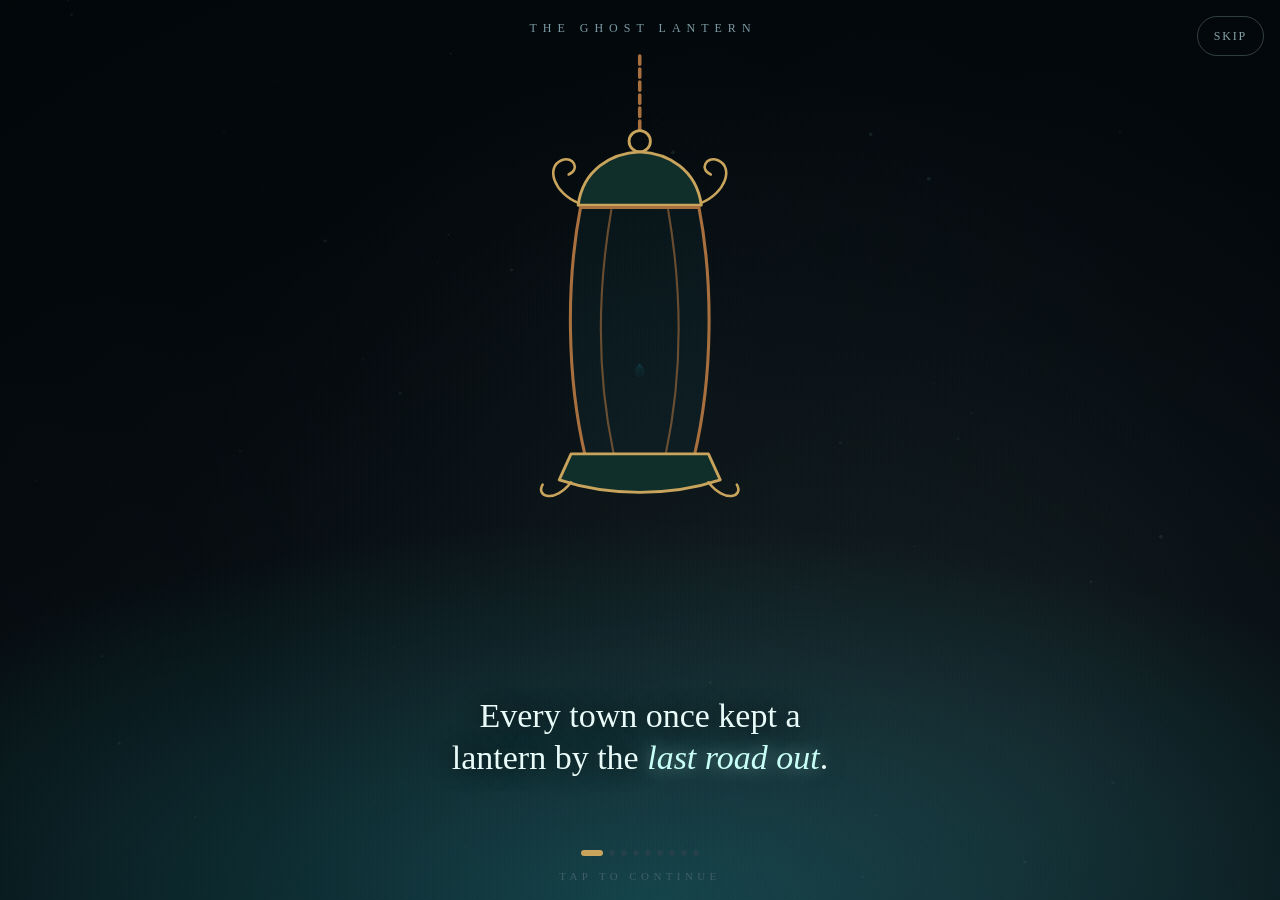
==== commit 2fdc4bcc: "Publish the Ghost Lantern" ====
--- a/site/index.html
+++ b/site/index.html
@@ -17,7 +17,7 @@
 <link rel="preconnect" href="https://fonts.googleapis.com">
 <link rel="preconnect" href="https://fonts.gstatic.com" crossorigin>
 <link rel="stylesheet" href="https://fonts.googleapis.com/css2?family=Federo&family=Rajdhani:wght@600;700&family=Inter:wght@400;500&family=Cormorant+Garamond:ital,wght@0,500;0,600;1,500&display=swap">
-  <script type="module" crossorigin src="./assets/index-CR8Vhyir.js"></script>
+  <script type="module" crossorigin src="./assets/index-CpxiGMdw.js"></script>
   <link rel="stylesheet" crossorigin href="./assets/index-BoH-023j.css">
 </head>
 <body>
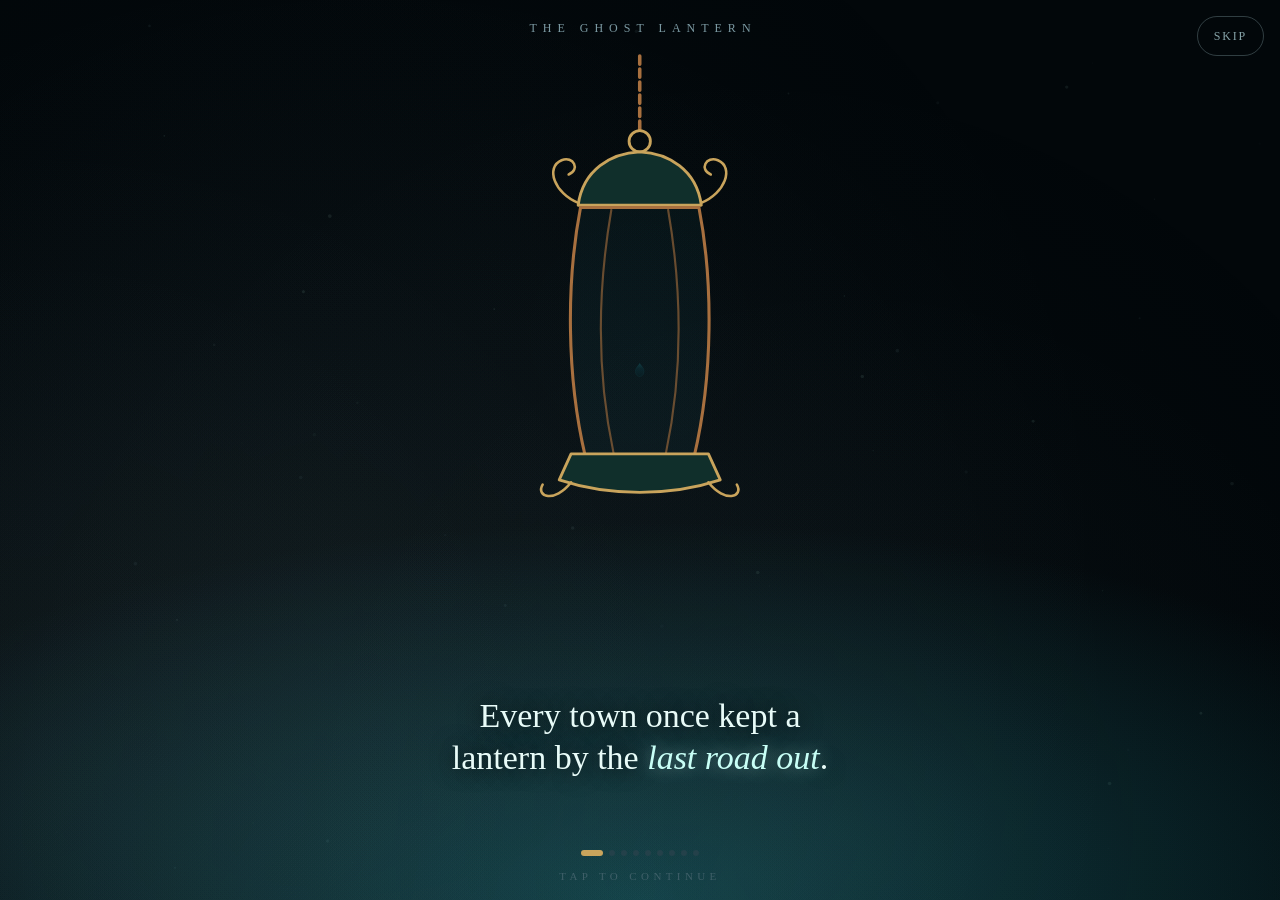
==== commit aa22097e: "Publish the Ghost Lantern" ====
--- a/site/index.html
+++ b/site/index.html
@@ -17,7 +17,7 @@
 <link rel="preconnect" href="https://fonts.googleapis.com">
 <link rel="preconnect" href="https://fonts.gstatic.com" crossorigin>
 <link rel="stylesheet" href="https://fonts.googleapis.com/css2?family=Federo&family=Rajdhani:wght@600;700&family=Inter:wght@400;500&family=Cormorant+Garamond:ital,wght@0,500;0,600;1,500&display=swap">
-  <script type="module" crossorigin src="./assets/index-CpxiGMdw.js"></script>
+  <script type="module" crossorigin src="./assets/index-CaC2itZZ.js"></script>
   <link rel="stylesheet" crossorigin href="./assets/index-BoH-023j.css">
 </head>
 <body>
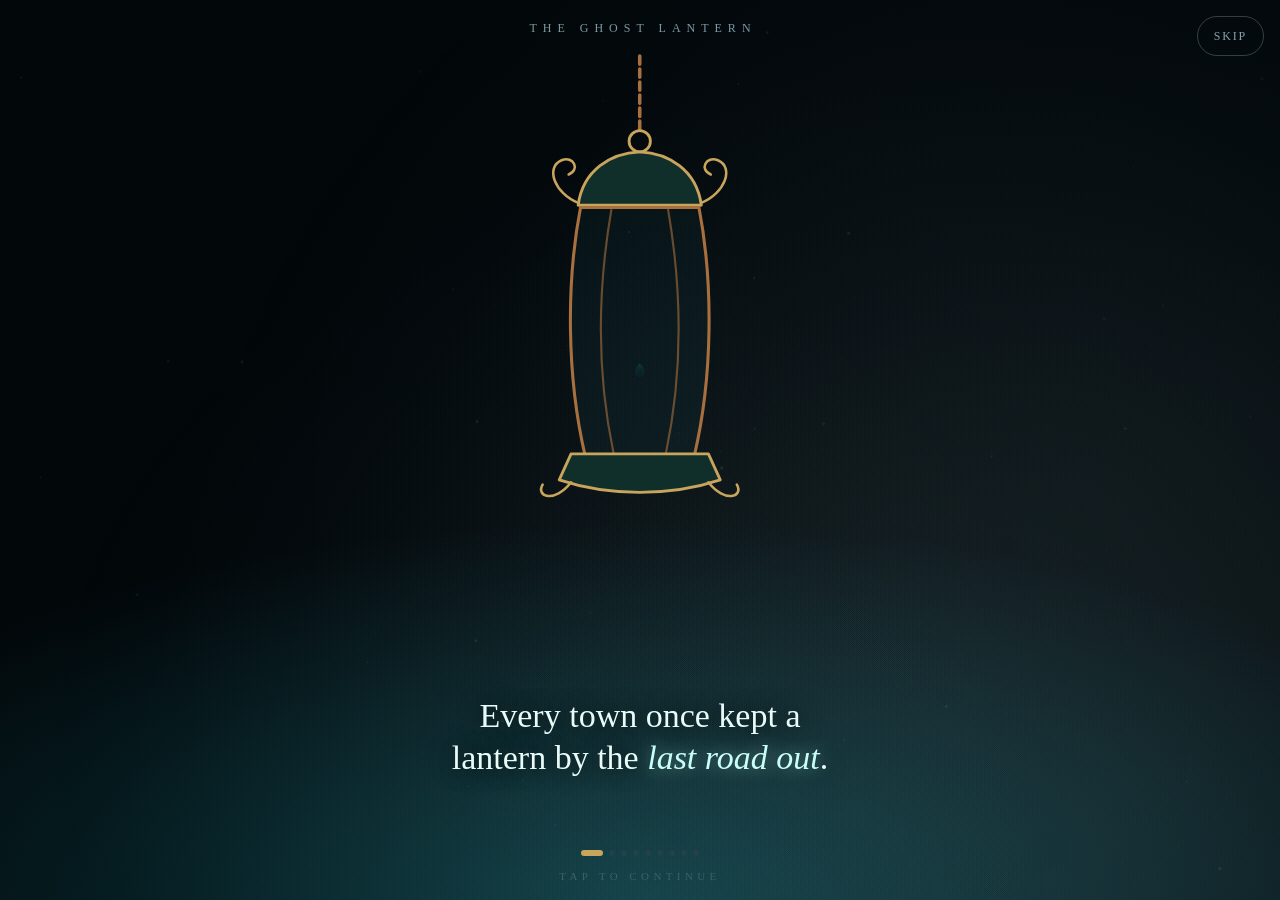
==== commit 0258ed36: "Publish the Ghost Lantern" ====
--- a/site/index.html
+++ b/site/index.html
@@ -1,7 +1,7 @@
 <!doctype html>
 <html lang="en">
 <head>
-<meta http-equiv="Content-Security-Policy" content="default-src 'self'; script-src 'self'; object-src 'none'; base-uri 'none'; connect-src 'self' https://api.groq.com https://oai.endpoints.kepler.ai.cloud.ovh.net https://openrouter.ai https://generativelanguage.googleapis.com https://api.cohere.ai https://api.z.ai https://api.opentyphoon.ai https://api.sea-lion.ai https://geocoding-api.open-meteo.com https://api.open-meteo.com https://caldays.com https://frnndsjack09.github.io; img-src 'self' data: blob:; style-src 'self' 'unsafe-inline' https://fonts.googleapis.com; font-src 'self' https://fonts.gstatic.com">
+<meta http-equiv="Content-Security-Policy" content="default-src 'self'; script-src 'self'; object-src 'none'; base-uri 'none'; connect-src 'self' https://api.groq.com https://oai.endpoints.kepler.ai.cloud.ovh.net https://openrouter.ai https://generativelanguage.googleapis.com https://api.cohere.ai https://api.z.ai https://api.opentyphoon.ai https://api.sea-lion.ai https://geocoding-api.open-meteo.com https://api.open-meteo.com https://air-quality-api.open-meteo.com https://earthquake.usgs.gov https://caldays.com https://frnndsjack09.github.io; img-src 'self' data: blob:; style-src 'self' 'unsafe-inline' https://fonts.googleapis.com; font-src 'self' https://fonts.gstatic.com">
 <meta charset="utf-8">
 <meta name="viewport" content="width=device-width, initial-scale=1, viewport-fit=cover">
 <meta name="theme-color" content="#030709">
@@ -17,7 +17,7 @@
 <link rel="preconnect" href="https://fonts.googleapis.com">
 <link rel="preconnect" href="https://fonts.gstatic.com" crossorigin>
 <link rel="stylesheet" href="https://fonts.googleapis.com/css2?family=Federo&family=Rajdhani:wght@600;700&family=Inter:wght@400;500&family=Cormorant+Garamond:ital,wght@0,500;0,600;1,500&display=swap">
-  <script type="module" crossorigin src="./assets/index-CaC2itZZ.js"></script>
+  <script type="module" crossorigin src="./assets/index-DnIVBw0b.js"></script>
   <link rel="stylesheet" crossorigin href="./assets/index-BoH-023j.css">
 </head>
 <body>
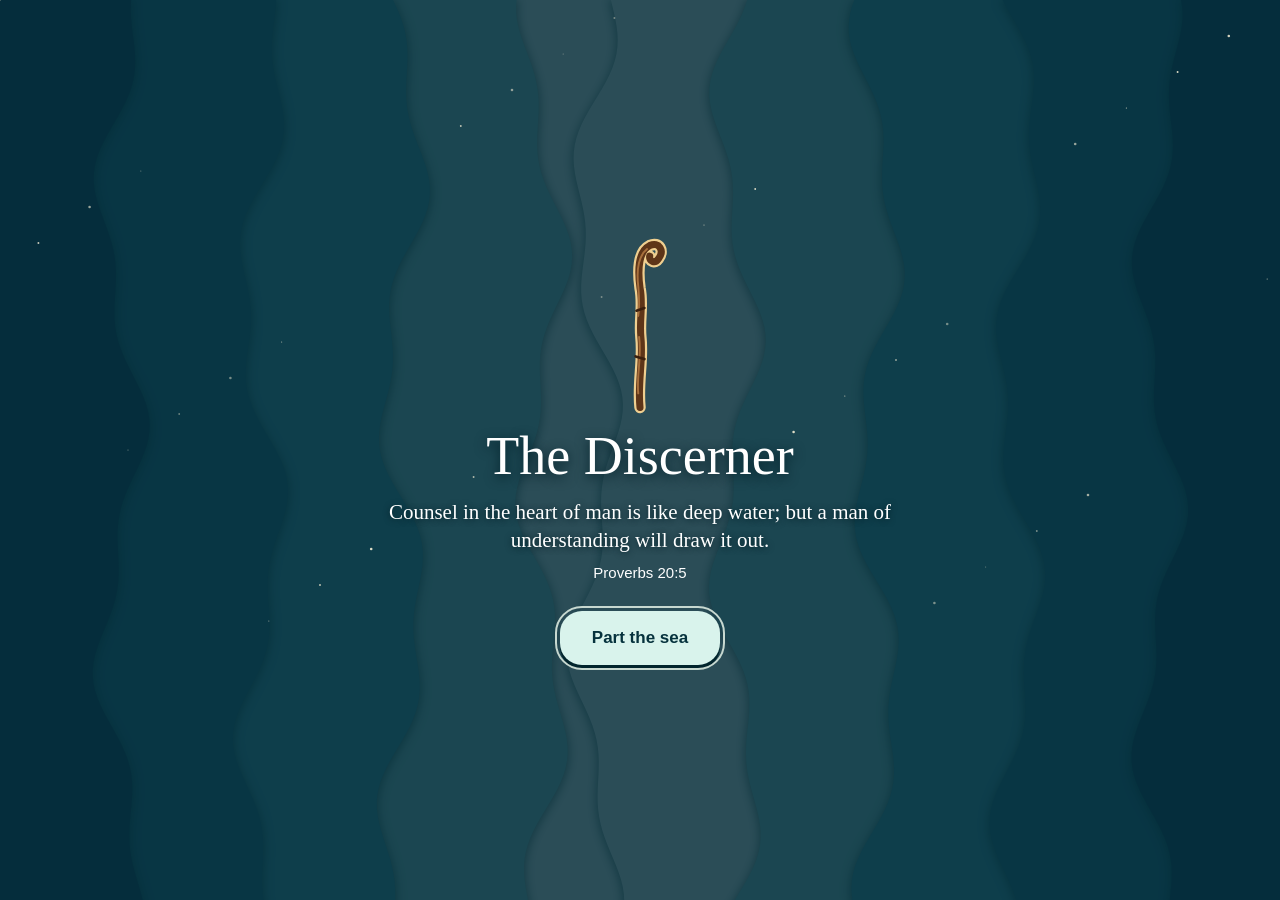
==== commit 3cb6e6ee: "Publish the Discerner" ====
--- a/site/index.html
+++ b/site/index.html
@@ -4,39 +4,28 @@
 <meta http-equiv="Content-Security-Policy" content="default-src 'self'; script-src 'self'; object-src 'none'; base-uri 'none'; connect-src 'self' https://api.groq.com https://oai.endpoints.kepler.ai.cloud.ovh.net https://openrouter.ai https://generativelanguage.googleapis.com https://api.cohere.ai https://api.z.ai https://api.opentyphoon.ai https://api.sea-lion.ai https://geocoding-api.open-meteo.com https://api.open-meteo.com https://air-quality-api.open-meteo.com https://earthquake.usgs.gov https://caldays.com https://frnndsjack09.github.io; img-src 'self' data: blob:; style-src 'self' 'unsafe-inline' https://fonts.googleapis.com; font-src 'self' https://fonts.gstatic.com">
 <meta charset="utf-8">
 <meta name="viewport" content="width=device-width, initial-scale=1, viewport-fit=cover">
-<meta name="theme-color" content="#030709">
+<meta name="theme-color" content="#f2d699">
 <meta name="referrer" content="no-referrer">
 <meta name="apple-mobile-web-app-capable" content="yes">
 <meta name="apple-mobile-web-app-status-bar-style" content="black-translucent">
-<title>The Ghost Lantern</title>
-<meta name="apple-mobile-web-app-title" content="Lantern">
+<title>The Discerner</title>
+<meta name="apple-mobile-web-app-title" content="Discerner">
 <meta name="robots" content="noindex">
 <link rel="manifest" href="./manifest.webmanifest">
-<link rel="icon" href="./assets/icon-C6-hJvp-.svg" type="image/svg+xml">
+<link rel="icon" href="./assets/icon-BL_-KDGG.svg" type="image/svg+xml">
 <link rel="apple-touch-icon" href="./icon-192.png">
 <link rel="preconnect" href="https://fonts.googleapis.com">
 <link rel="preconnect" href="https://fonts.gstatic.com" crossorigin>
-<link rel="stylesheet" href="https://fonts.googleapis.com/css2?family=Federo&family=Rajdhani:wght@600;700&family=Inter:wght@400;500&family=Cormorant+Garamond:ital,wght@0,500;0,600;1,500&display=swap">
-  <script type="module" crossorigin src="./assets/index-DnIVBw0b.js"></script>
-  <link rel="stylesheet" crossorigin href="./assets/index-BoH-023j.css">
+<link rel="stylesheet" href="https://fonts.googleapis.com/css2?family=Atkinson+Hyperlegible:wght@400;700&family=IM+Fell+English&display=swap">
+  <script type="module" crossorigin src="./assets/index-getJGdEA.js"></script>
+  <link rel="stylesheet" crossorigin href="./assets/index-crLC71He.css">
 </head>
 <body>
+<canvas id="sea" aria-hidden="true"></canvas>
 
 <!-- Lock -->
 <section id="lock" class="view lock" aria-labelledby="h-lock" hidden>
-  <svg class="wisp wisp-lg" viewBox="80 80 240 260" aria-hidden="true">
-    <defs>
-      <linearGradient id="wf1" x1="0" y1="1" x2="0" y2="0"><stop offset="0" stop-color="#062A33" stop-opacity=".85"/><stop offset=".6" stop-color="#0E5866" stop-opacity=".6"/><stop offset="1" stop-color="#2CC6D6" stop-opacity=".55"/></linearGradient>
-      <filter id="wg1" x="-100%" y="-100%" width="300%" height="300%"><feGaussianBlur stdDeviation="4" result="b"/><feMerge><feMergeNode in="b"/><feMergeNode in="SourceGraphic"/></feMerge></filter>
-    </defs>
-    <g class="w-float">
-      <path class="w-body" d="M200 92 C 242 145 278 183 272 235 C 266 283 236 312 200 312 C 164 312 134 283 128 235 C 122 183 158 145 200 92 Z" fill="url(#wf1)" stroke="#2CC6D6" stroke-opacity=".5" stroke-width="1.5"/>
-      <g class="w-eyes"><g class="w-look" filter="url(#wg1)">
-        <ellipse class="w-eye" cx="180" cy="230" rx="8" ry="11" fill="#C8FFF6"/><ellipse class="w-eye" cx="220" cy="230" rx="8" ry="11" fill="#C8FFF6"/>
-      </g></g>
-    </g>
-  </svg>
-  <h1 id="h-lock" class="brand">THE GHOST LANTERN</h1>
+  <h1 id="h-lock" class="brand">The Discerner</h1>
   <form id="lock-form" class="pill-form">
     <label for="pass" class="sr">Passphrase</label>
     <input id="pass" type="password" autocomplete="current-password" required maxlength="200" placeholder="Passphrase">
@@ -48,7 +37,7 @@
 </section>
 
 <!-- Chat -->
-<section id="chat" class="view chat" aria-label="Conversation with the Mentalist" hidden>
+<section id="chat" class="view chat" aria-label="Conversation with the Discerner" hidden>
   <header class="top">
     <div class="home">
       <div class="flame lantern" id="h-flame" role="button" tabindex="0" aria-label="Hollow, the ghost in the lantern. Activate to read its rules.">
@@ -93,9 +82,7 @@
       <div class="people" id="h-people" hidden></div>
     </div>
     <p class="mood" aria-hidden="true"></p>
-    <button id="menu" class="menu-btn" type="button" aria-haspopup="dialog" aria-label="Menu: conversations, memory, settings">
-      <svg viewBox="0 0 24 24" aria-hidden="true"><path d="M4 7h16M4 12h16M4 17h10"/></svg>
-    </button>
+    <button id="menu" class="menu-btn" type="button" aria-haspopup="dialog" aria-label="Menu: conversations, memory, settings">The Discerner</button>
     <p id="h-hint" class="note h-hint" aria-live="polite"></p>
   </header>
 
@@ -113,7 +100,7 @@
       <button id="cam-btn" class="clip" type="button" aria-label="Take a photo">
         <svg viewBox="0 0 24 24" aria-hidden="true"><path d="M4 8h3l2-3h6l2 3h3v11H4z"/><circle cx="12" cy="13" r="3.5"/></svg>
       </button>
-      <label for="q" class="sr">Message the Mentalist</label>
+      <label for="q" class="sr">Message the Discerner</label>
       <textarea id="q" rows="1" maxlength="4000" placeholder="Write to me…" autocomplete="off"></textarea>
       <button id="send" class="go" type="submit" aria-label="Send">
         <svg viewBox="0 0 24 24" aria-hidden="true" class="i-send"><path d="M12 19V5"/><path d="m5 12 7-7 7 7"/></svg>
@@ -126,36 +113,13 @@
   <div id="drop" class="drop" hidden><p>Drop a photo, a file or a chat export</p></div>
 </section>
 
-<!-- First open: the Ghost Lantern's story, once (tap through, arrows, or Skip) -->
-<section id="intro" class="intro" aria-label="The Ghost Lantern, a short story. Tap to continue." hidden>
-  <canvas id="intro-sky" class="intro-sky" aria-hidden="true"></canvas>
-  <p class="intro-eyebrow" aria-hidden="true">THE GHOST LANTERN</p>
-  <button id="intro-skip" class="intro-skip" type="button">SKIP</button>
-  <div class="intro-hang">
-    <svg class="intro-lantern" id="intro-lantern" viewBox="70 -20 160 380" data-flame="out" data-eyes="none" aria-hidden="true">
-      <defs>
-        <radialGradient id="il-halo" cx="50%" cy="50%" r="50%"><stop offset="0" stop-color="#2CC6D6" stop-opacity=".55"/><stop offset=".45" stop-color="#2CC6D6" stop-opacity=".16"/><stop offset="1" stop-color="#2CC6D6" stop-opacity="0"/></radialGradient>
-        <linearGradient id="il-fl" x1="0" y1="1" x2="0" y2="0"><stop offset="0" stop-color="#062A33" stop-opacity=".95"/><stop offset=".6" stop-color="#0E5866" stop-opacity=".8"/><stop offset="1" stop-color="#2CC6D6" stop-opacity=".75"/></linearGradient>
-        <filter id="il-soft" x="-100%" y="-100%" width="300%" height="300%"><feGaussianBlur stdDeviation="1.6" result="b"/><feMerge><feMergeNode in="b"/><feMergeNode in="SourceGraphic"/></feMerge></filter>
-      </defs>
-      <path class="il-chain" d="M150 -20 V 43"/>
-      <circle class="lh-ring" cx="150" cy="52" r="9"/>
-      <circle class="il-halo" cx="150" cy="215" r="190" fill="url(#il-halo)"/>
-      <path class="il-metal" d="M98 106 C 102 76 126 62 150 61 C 174 62 198 76 202 106 Z"/>
-      <path class="lh-curl" d="M98 104 C 78 96 70 74 84 68 C 94 64 100 76 90 80 M202 104 C 222 96 230 74 216 68 C 206 64 200 76 210 80"/>
-      <path class="il-glass" d="M100 108 C 88 170 88 250 104 318 L 196 318 C 212 250 212 170 200 108 Z"/>
-      <g class="il-flame"><g class="il-flame-body">
-        <path transform="translate(150 211) scale(.42) translate(-200 -202)" d="M200 92 C 242 145 278 183 272 235 C 266 283 236 312 200 312 C 164 312 134 283 128 235 C 122 183 158 145 200 92 Z" fill="url(#il-fl)" stroke="#2CC6D6" stroke-opacity=".7" stroke-width="5"/>
-        <g class="il-eyes" filter="url(#il-soft)"><ellipse cx="141.6" cy="222.8" rx="3.4" ry="4.6" fill="#C8FFF6"/><ellipse cx="158.4" cy="222.8" rx="3.4" ry="4.6" fill="#C8FFF6"/></g>
-      </g></g>
-      <path class="lh-rib" d="M126 110 C 114 180 114 250 128 316 M174 110 C 186 180 186 250 172 316"/>
-      <path class="il-metal" d="M92 316 H 208 L 218 338 C 176 352 124 352 82 338 Z"/>
-      <path class="lh-curl" d="M92 340 C 78 358 62 352 68 342 M208 340 C 222 358 238 352 232 342"/>
-    </svg>
-  </div>
-  <button id="intro-next" class="intro-stage" type="button" aria-label="Next"><span id="intro-line" class="intro-line" aria-live="polite"></span></button>
-  <div class="intro-dots" id="intro-dots" aria-hidden="true"></div>
-  <p class="intro-hint" id="intro-hint" aria-hidden="true">TAP TO CONTINUE</p>
+<!-- First open: the staff parts the sea, once -->
+<section id="intro" class="intro" aria-label="Welcome" hidden>
+  <div class="intro-staff"><svg class="staff" viewBox="0 0 62 200" aria-hidden="true"><path d="M31 196C28 168 35 142 32 116C30 96 35 80 31 60C28 38 30 18 42 12C53 7 59 18 52 27C48 33 41 30 42 24" stroke="#efcf90" stroke-width="13"/><path d="M31 196C28 168 35 142 32 116C30 96 35 80 31 60C28 38 30 18 42 12C53 7 59 18 52 27C48 33 41 30 42 24" stroke="#5e3518" stroke-width="8"/><path d="M29 180C27 160 33 140 30 116M29 92C31 80 30 70 29 58C27 40 29 24 39 16" stroke="#a8703d" stroke-width="2.2"/><path d="M26 138l10 3M27 86l9-3" stroke="#3a1f0d" stroke-width="3"/></svg></div>
+  <h1>The Discerner</h1>
+  <blockquote>Counsel in the heart of man is like deep water; but a man of understanding will draw it out.</blockquote>
+  <cite>Proverbs 20:5</cite>
+  <button id="part" class="part" type="button">Part the sea</button>
 </section>
 
 <!-- Reply actions (long-press or right-click a reply) -->
@@ -170,14 +134,14 @@
 <dialog id="drawer" class="sheet" aria-labelledby="h-drawer">
   <div class="sheet-in">
     <div class="sheet-head">
-      <h2 id="h-drawer">THE GHOST LANTERN</h2>
+      <h2 id="h-drawer">The Discerner</h2>
       <button id="drawer-x" class="link" type="button">Close</button>
     </div>
     <button id="new" class="row" type="button">New conversation</button>
     <button id="attach" class="row" type="button">Upload a photo, file or chat export</button>
     <h3>Conversations</h3>
     <ul id="sessions" class="list"></ul>
-    <h3>What the Mentalist remembers</h3>
+    <h3>What I remember</h3>
     <ul id="memory" class="list mem"></ul>
     <button id="reflect" class="row" type="button">Reflect on my week</button>
     <h3>People I've read</h3>
@@ -186,7 +150,7 @@
     <h3>Settings</h3>
     <label class="row toggle"><span>Typing sound</span><input id="set-tick" type="checkbox"></label>
     <label class="row toggle"><span>Vibrate on reply</span><input id="set-buzz" type="checkbox" checked></label>
-    <label class="row toggle"><span>Hollow's soft hum</span><input id="set-hum" type="checkbox"></label>
+    <label class="row toggle"><span>Soft hum</span><input id="set-hum" type="checkbox"></label>
     <div id="place-box" hidden>
       <label class="field"><span>Your city, for weather and festivals (optional)</span><input id="set-place" type="text" maxlength="80" autocomplete="address-level2" enterkeyhint="done" placeholder="e.g. Mumbai"></label>
       <div id="place-choices" class="choices" role="group" aria-label="Which one?" hidden></div>
@@ -195,7 +159,7 @@
     <button id="install" class="row" type="button" hidden>Install as an app</button>
     <button id="pair" class="row" type="button">Connect browser extension</button>
     <div id="pair-box" class="pair-box" hidden>
-      <p class="note">Paste this code into the Mentalist extension. It works like a signed-in device: keep it private.</p>
+      <p class="note">Paste this code into the browser extension. It works like a signed-in device: keep it private.</p>
       <input id="pair-code" type="text" readonly aria-label="Pairing code for the browser extension">
       <button id="pair-copy" class="row" type="button">Copy code</button>
     </div>
--- a/site/assets/index-crLC71He.css
+++ b/site/assets/index-crLC71He.css
@@ -0,0 +1 @@
+:root{--ink:#061614;--deep:#0b2b27;--text:#eadfc8;--soft:#c7d8d0;--faint:#93afa6;--line:#2a4a40;--rim:#2cc6d6;--field:#0b2b27b3;--accent:#c8fff6;--bronze:#a8703f;--gold:#c9a45c;--f1:#062a33;--f2:#0e5866;--f3:#2cc6d6;--eye:#c8fff6;--bg1:#08323c;--bg2:#030709;--display:Federo, Georgia, serif;--body:"Cormorant Garamond", Georgia, serif;--lightningcss-light: ;--lightningcss-dark:initial;color-scheme:dark}*{box-sizing:border-box}html,body{background:linear-gradient(0deg, var(--bg1) 0%, color-mix(in srgb, var(--bg1) 40%, var(--bg2)) 45%, var(--bg2) 100%) fixed var(--bg2);height:100%;color:var(--text);font:17px/1.5 var(--body);-webkit-text-size-adjust:100%;-webkit-tap-highlight-color:transparent;margin:0}button,input,textarea,select{font:inherit;color:inherit}:focus-visible{outline:2px solid var(--soft);outline-offset:3px}[hidden]{display:none!important}.sr{clip:rect(0 0 0 0);white-space:nowrap;width:1px;height:1px;position:absolute;overflow:hidden}svg{fill:none;stroke:currentColor;stroke-width:2.25px;stroke-linecap:round;stroke-linejoin:round;width:20px;height:20px}body:after{content:"";pointer-events:none;z-index:30;box-shadow:inset 0 0 0 1.5px color-mix(in srgb, var(--gold) 35%, transparent), inset 0 -90px 140px -70px color-mix(in srgb, var(--rim) 20%, transparent);transition:box-shadow .6s;position:fixed;inset:0}body.busy:after{box-shadow:inset 0 0 0 1.5px color-mix(in srgb, var(--gold) 55%, transparent), inset 0 -110px 160px -70px color-mix(in srgb, var(--rim) 30%, transparent)}.view{flex-direction:column;max-width:720px;min-height:100dvh;margin:0 auto;display:flex;position:relative}.note{text-align:center;color:var(--faint);margin:0;font-size:12px}.error{color:#ff9c80}.link{color:var(--soft);cursor:pointer;background:0 0;border:0;padding:4px;text-decoration:underline}.lock{justify-content:center;gap:28px;padding:24px}.brand{text-align:center;font:400 15px var(--display);letter-spacing:.45em;color:var(--soft);margin:0;padding-left:.45em}.pill-form{border:1px solid var(--bronze);background:var(--field);-webkit-backdrop-filter:blur(8px);backdrop-filter:blur(8px);border-radius:30px;align-items:flex-end;gap:8px;padding:6px 6px 6px 20px;display:flex}.pill-form input,.pill-form textarea{background:0 0;border:0;outline:none;flex:1;min-width:0;font-size:18px}.pill-form input{height:46px}.pill-form textarea{resize:none;min-height:46px;max-height:38dvh;padding:12px 0;line-height:22px}.pill-form textarea::placeholder{color:#7f9c93;font:italic 500 18px Cormorant Garamond,Georgia,serif}.pill-form:focus-within{border-color:var(--gold)}.pill-form.has-clip{padding-left:6px}.clip{width:46px;height:46px;color:var(--soft);cursor:pointer;background:0 0;border:0;border-radius:23px;flex-shrink:0;place-items:center;display:grid}.clip:hover,.clip:focus-visible{color:var(--accent)}.go{background:var(--gold);color:#0b2b27;cursor:pointer;border:0;border-radius:23px;flex-shrink:0;place-items:center;width:46px;height:46px;transition:transform .15s,background-color .2s;display:grid}.go:active{transform:scale(.94)}.go svg{grid-area:1/1}.go .i-stop{display:none}.go.listening{background:var(--soft);animation:1s ease-in-out infinite breathe-btn}.go.busy{background:var(--soft)}.go.busy .i-send{display:none}.go.busy .i-stop{fill:currentColor;stroke:none;display:block}@keyframes breathe-btn{50%{transform:scale(1.08)}}.wisp{display:block;overflow:visible}.wisp-lg{width:148px;height:160px;margin:0 auto -8px}.wisp-sm{width:40px;height:50px}.w-float{transform-origin:200px 220px;animation:5s ease-in-out infinite w-float}@keyframes w-float{50%{transform:translateY(-6px)}}.w-body{transform-origin:200px 250px;animation:2.8s ease-in-out infinite w-flicker}.w-core{transform-origin:200px 260px;animation:2.1s ease-in-out infinite reverse w-flicker}@keyframes w-flicker{25%{transform:scale(1.02,.98)skew(-1.5deg)}60%{transform:scale(.98,1.03)skew(1.5deg)}}.w-eyes{transform-origin:200px 230px;animation:6.5s infinite w-blink}@keyframes w-blink{0%,93%,to{transform:scaleY(1)}96%{transform:scaleY(.06)}}.w-eyes ellipse{transition:ry .3s}.w-spark{opacity:0;animation:3s linear infinite w-rise}@keyframes w-rise{0%{opacity:0;transform:translateY(0)}20%{opacity:.9}to{opacity:0;transform:translateY(-110px)}}@keyframes w-pulse{50%{opacity:.45}}body[data-seer=listening] .w-body{animation-duration:1.4s}body[data-seer=listening] .w-eyes ellipse{ry:14px}body[data-seer=thinking] .w-body{animation-duration:1s}body[data-seer=thinking] .w-spark{animation-duration:1.1s}.w-eye{animation:2.6s ease-in-out infinite w-pulse}body[data-seer=speaking] .w-eye{animation-duration:.45s}body[data-seer=speaking] .w-body{animation-duration:.9s}body[data-seer=speaking] .w-core{animation-duration:.5s}.home{justify-content:center;width:260px;max-width:100%;height:168px;transition:height .5s,margin .5s;display:flex;position:relative}.flame{touch-action:none;cursor:grab;width:134px;height:168px;transition:transform .55s cubic-bezier(.2,.8,.2,1),opacity .55s;position:relative}body[data-hollow-hidden="1"] .home{height:44px}body[data-hollow-hidden="1"] .flame{opacity:.75;cursor:pointer;transform:translateY(-62px)scale(.28)}body[data-hollow-hidden="1"] .people{opacity:0;pointer-events:none}.rig,.float{position:absolute;inset:0}.rig{transform-origin:50% 88%}.float{animation:5s ease-in-out infinite w-float}.flame svg{stroke:none;width:100%;height:100%;position:absolute;inset:0;overflow:visible}.h-body{transform-origin:200px 250px;transition:opacity .8s;animation:2.8s ease-in-out infinite w-flicker}.h-tongue{transform-origin:250px 200px;transition:opacity 1.2s;animation:1.9s ease-in-out infinite reverse w-flicker}.h-s1{stop-color:var(--f1)}.h-s2{stop-color:var(--f2)}.h-s3{stop-color:var(--f3)}.h-body,.h-tongue{stroke:var(--rim)}.h-eye{fill:var(--eye)}.h-shine{fill:#fff}.h-blush{fill:#ff8fb1}.zz{fill:var(--eye);font:400 16px var(--display)}body[data-mood=focus] .h-body{animation-duration:1.3s}body[data-mood=read] .h-body{animation-duration:3.8s}body[data-mood=undertow] .float{animation-duration:7s}body[data-mood=undertow] .h-body{animation-duration:4.5s}body[data-mood=ember] .h-body{animation-duration:.6s}body[data-mood=shelter] .h-body{animation-duration:6s}body[data-mood=shelter] .float{animation-duration:9s}body[data-seer=thinking] .h-body{animation-duration:.8s}body[data-asleep="1"] .h-body{opacity:.62;animation-duration:6s}body[data-asleep="1"] .float{animation-duration:8s}body[data-night="1"] .h-body{animation-duration:4s}.people{pointer-events:none;transition:opacity .4s;position:absolute;inset:0}.person{cursor:pointer;pointer-events:auto;background:0 0;border:none;justify-items:center;width:44px;height:52px;padding:0;animation:.6s cubic-bezier(.2,.9,.3,1.4) both p-in,4s ease-in-out infinite w-float;display:grid;position:absolute}.person svg{stroke:none;width:26px;height:32px;overflow:visible}.person span{font:400 9.5px var(--display);letter-spacing:.12em;color:var(--faint);text-transform:uppercase;white-space:nowrap}@keyframes p-in{0%{opacity:0;transform:scale(0)}}.h-hint{min-height:18px}.home:has(.lantern){height:198px}.flame.lantern{width:80px;height:190px}.swing{transform-origin:50% 0;animation:7s ease-in-out infinite lh-sway;position:absolute;inset:0}@keyframes lh-sway{0%,to{transform:rotate(-2deg)}50%{transform:rotate(2deg)}}body[data-mood=ember] .swing{animation-duration:1.8s}body[data-mood=shelter] .swing,body[data-asleep="1"] .swing{animation-duration:11s}.lantern .rig{width:52px;height:65px;inset:86px auto auto 14px}.lh-metal,.il-metal{fill:#102f2b;stroke:var(--gold);stroke-width:2.4px}.lh-chain,.il-chain{stroke:var(--bronze);stroke-width:3px;fill:none;stroke-dasharray:7 4}.lh-ring{fill:none;stroke:var(--gold);stroke-width:2.4px}.lh-curl{fill:none;stroke:var(--gold);stroke-width:2.2px;stroke-linecap:round}.lh-rib{fill:none;stroke:var(--bronze);stroke-width:1.8px;opacity:.6}.lh-glass{fill:color-mix(in srgb, var(--f3) 12%, transparent);stroke:var(--bronze);stroke-width:2.6px}.lh-stop{stop-color:var(--f3)}.lh-halo{opacity:.7;transition:opacity .6s}body.busy .lh-halo{opacity:1}body[data-asleep="1"] .lh-halo{opacity:.3}body[data-hollow-hidden="1"] .flame.lantern{transform:translateY(-68px)scale(.3)}.mood{min-height:12px;font:400 10px/1 var(--display);letter-spacing:.4em;text-indent:.4em;text-transform:uppercase;color:color-mix(in srgb, var(--f3) 75%, transparent);margin:-2px 0 0}body[data-mood=glow] .mood:after{content:"calm"}body[data-mood=focus] .mood:after{content:"listening"}body[data-mood=read] .mood:after{content:"curious"}body[data-mood=undertow] .mood:after{content:"tender"}body[data-mood=recall] .mood:after{content:"remembering"}body[data-mood=ember] .mood:after{content:"worried"}body[data-mood=shelter] .mood:after{content:"here for you"}body[data-seer=thinking] .mood:after{content:"thinking"}body[data-asleep="1"] .mood:after{content:"asleep"}body[data-hollow-hidden="1"] .mood{visibility:hidden}.menu-btn{left:max(8px, env(safe-area-inset-left));top:max(8px, env(safe-area-inset-top));width:44px;height:44px;color:var(--faint);cursor:pointer;z-index:2;background:0 0;border:0;border-radius:22px;place-items:center;display:grid;position:absolute}.drift{z-index:40;pointer-events:none;color:var(--accent);white-space:nowrap;text-shadow:0 0 12px color-mix(in srgb, var(--f3) 70%, transparent);font:italic 500 18px/1.2 Cormorant Garamond,Georgia,serif;position:fixed;top:0;left:0}.log,.pill-form textarea{scrollbar-width:none}.log::-webkit-scrollbar{display:none}.pill-form textarea::-webkit-scrollbar{display:none}.chat{height:100dvh}.top{padding:max(8px, env(safe-area-inset-top)) 16px 0;flex-direction:column;align-items:center;display:flex;position:relative}.top:after{content:"";background:linear-gradient(90deg, transparent, var(--bronze), transparent);width:min(260px,60%);height:1px;margin-top:6px}.brand-btn{min-height:44px;font:400 12px var(--display);letter-spacing:.4em;color:#5e7a8c;cursor:pointer;background:0 0;border:0;flex-direction:column;align-items:center;gap:2px;padding:4px 16px 6px;display:flex}.brand-btn span{padding-left:.4em}.brand-btn:hover{color:var(--soft)}.log{overscroll-behavior:contain;scroll-behavior:smooth;flex-direction:column;flex:1;gap:22px;padding:24px 28px;display:flex;overflow-y:auto}.log>:first-child{margin-top:auto}.you{text-align:center;max-width:34ch;color:var(--faint);white-space:pre-wrap;overflow-wrap:anywhere;margin:0 auto;font:italic 500 17px/1.45 Cormorant Garamond,Georgia,serif}.seer{text-align:center;overflow-wrap:anywhere;cursor:default;-webkit-touch-callout:none;-webkit-user-select:text;user-select:text;outline-offset:6px;border-radius:12px}.seer p{max-width:36ch;color:var(--soft);margin:0 auto .75em;font-size:18.5px;line-height:1.6}.seer p.lead{max-width:none;color:var(--text);text-wrap:balance;text-shadow:0 0 20px color-mix(in srgb, var(--f3) 45%, transparent);font:600 clamp(25px,6.6vw,31px)/1.15 Cormorant Garamond,Georgia,serif}.seer p:last-child{margin-bottom:0}.seer strong{color:var(--accent);text-shadow:0 0 14px color-mix(in srgb, var(--f3) 45%, transparent);font:italic 500 18px/1.4 Cormorant Garamond,Georgia,serif}.seer.err p{color:#ff9c80;font:18px var(--body)}.seer .mark{color:var(--faint);margin-top:8px;font-size:12px;display:block}.past{opacity:.5;transition:opacity .4s}.past.seer p.lead{font:500 20px/1.3 Cormorant Garamond,Georgia,serif}.past:hover,.past:focus-within{opacity:.85}.explain{border:1px solid var(--line);text-align:left;background:#0b1218b3;border-radius:14px;max-width:520px;margin:10px auto 0;padding:12px 14px}.explain p{margin-bottom:.4em;font:16.5px/1.5 var(--body)!important;color:var(--soft)!important}.musing{opacity:.85;margin:0;padding:10px 0;color:var(--faint)!important;font:italic 500 19px/1.4 Cormorant Garamond,Georgia,serif!important}.musing.swap{animation:2.2s ease-in-out muse}@keyframes muse{0%{opacity:0;filter:blur(3px);transform:translateY(4px)}18%,82%{opacity:.85;filter:none;transform:none}to{opacity:.25}}.thinking{justify-content:center;gap:6px;padding:14px 0;display:flex}.thinking i{background:var(--soft);border-radius:3px;width:6px;height:6px;animation:1.1s ease-in-out infinite dot}.thinking i:nth-child(2){animation-delay:.15s}.thinking i:nth-child(3){animation-delay:.3s}@keyframes dot{50%{opacity:.2;transform:translateY(-3px)}}.enter{animation:.45s cubic-bezier(.2,.7,.2,1) rise}@keyframes rise{0%{opacity:0;filter:blur(4px);transform:translateY(10px)}}.bottom{padding:8px 20px max(18px, env(safe-area-inset-bottom));flex-direction:column;gap:8px;display:flex}.pending{justify-content:center;align-items:center;gap:6px;display:flex}.drop{border:1.5px dashed var(--bronze);color:var(--soft);z-index:5;background:#061614e6;border-radius:24px;place-items:center;display:grid;position:absolute;inset:12px}.actions{z-index:20;border:1px solid var(--bronze);background:#0b2b27;border-radius:16px;flex-direction:column;min-width:190px;padding:6px;animation:.15s ease-out pop;display:flex;position:fixed;box-shadow:0 16px 40px #0009}.actions button{text-align:left;cursor:pointer;background:0 0;border:0;border-radius:10px;min-height:44px;padding:0 14px}@keyframes pop{0%{opacity:0;transform:scale(.96)}}.sheet{border:1px solid var(--bronze);width:min(100%,560px);max-height:88dvh;color:var(--text);background:linear-gradient(#061614,#0b2b27);border-bottom:0;border-radius:24px 24px 0 0;margin:auto auto 0;padding:0}.sheet::backdrop{background:#0009}.sheet[open]{animation:.25s ease-out up}@keyframes up{0%{transform:translateY(100%)}}.sheet-in{padding:20px 20px max(20px, env(safe-area-inset-bottom));flex-direction:column;gap:6px;display:flex}.sheet-head{justify-content:space-between;align-items:center;display:flex}.sheet h2{font:400 14px var(--display);letter-spacing:.4em;color:var(--soft);margin:0}.sheet h3{font:400 12px var(--display);letter-spacing:.24em;text-transform:uppercase;color:var(--gold);align-items:center;gap:10px;margin:20px 4px 8px;display:flex}.sheet h3:after{content:"";background:linear-gradient(90deg, var(--bronze), transparent);flex:1;height:1px}.row{text-align:left;cursor:pointer;background:#0e2e2a;border:1px solid #a8703f59;border-radius:12px;justify-content:space-between;align-items:center;gap:12px;min-height:48px;padding:0 14px;display:flex}.row.quiet{color:var(--faint);background:0 0}.row.strong{background:var(--gold);color:#0b2b27;justify-content:center;font-weight:500}.toggle input{width:20px;height:20px;accent-color:var(--gold)}.pair-box{flex-direction:column;gap:6px;padding:8px 4px;display:flex}.pair-box input{border:1px solid var(--line);height:44px;color:var(--text);background:#0e2e2a;border-radius:12px;padding:0 12px;font:13px ui-monospace,Consolas,monospace}.list{flex-direction:column;gap:4px;max-height:32dvh;margin:0;padding:0;list-style:none;display:flex;overflow-y:auto}.list li{align-items:center;gap:6px;display:flex}.list .open{text-align:left;cursor:pointer;text-overflow:ellipsis;white-space:nowrap;background:0 0;border:0;border-radius:10px;flex:1;min-width:0;min-height:44px;padding:0 10px;overflow:hidden}.list .del{width:44px;height:44px;color:var(--faint);cursor:pointer;background:0 0;border:0;border-radius:10px}.list .del:hover{color:#ff9c80}.mem li{color:var(--soft);padding:6px 10px;font-size:14px}.field{color:var(--faint);flex-direction:column;gap:6px;margin:6px 0;font-size:14px;display:flex}.choices{gap:6px;margin:4px 0;display:grid}.choices .row{width:100%;color:var(--text);font-size:15px}.field input,.field select{border:1px solid var(--line);height:48px;color:var(--text);background:#0e2e2a;border-radius:12px;padding:0 12px;font-size:16px}@media (prefers-reduced-motion:reduce){*,:before,:after{scroll-behavior:auto!important;transition:none!important;animation:none!important}}.seer.local{background:#0b2b2799;border:1px solid #c9a45c8c;border-radius:22px 6px;padding:16px 18px}.seer.local p.lead{color:var(--gold);text-shadow:none;font-size:24px}.local .meta{grid-template-columns:max-content 1fr;gap:4px 12px;max-width:420px;margin:6px auto 0;font-size:14px;display:grid}.local .meta dt{color:var(--soft);text-align:right}.local .meta dd{text-align:left;overflow-wrap:anywhere;margin:0}.local .warn{color:var(--accent);margin:10px 0 0;font-size:14px}.local .acts{flex-wrap:wrap;justify-content:center;gap:4px 12px;margin-top:6px;display:flex}.clip+.clip{margin-left:-10px}.local .rules{color:var(--soft);gap:6px;margin:4px 0 0;padding-left:20px;font-size:14px;display:grid}:root{--s-sand:#f2d699;--s-sand2:#e7bf73;--s-ink:#0c2f39;--s-head:#07404e;--s-field:#fbeecd;--s-tide:#0f6c7a;--s-deep:#07404e;--foam:#d9f3ec;--body:"Atkinson Hyperlegible", Verdana, sans-serif;--display:"IM Fell English", Georgia, serif;--lightningcss-light:initial;--lightningcss-dark: ;color-scheme:light}html,body{background:linear-gradient(var(--s-sand), var(--s-sand2)) fixed;color:var(--s-ink);font:17px/1.5 var(--body)}body:after,body.busy:after{display:none}#sea{z-index:0;pointer-events:none;width:100%;height:100%;position:fixed;inset:0}.view{z-index:1}.home,.mood,.h-hint,.top:after{display:none}.top{padding:max(8px, env(safe-area-inset-top)) 44px 0}.menu-btn{width:auto;height:48px;font:400 23px/1 var(--display);color:var(--s-head);border-radius:12px;padding:0 12px;position:static}.menu-btn:hover,.menu-btn:focus-visible{color:var(--s-head)}.log{gap:16px;padding:10px 44px 14px}.note{color:var(--s-ink)}.error,.seer.err p{color:#8a1f10}.you{background:var(--s-tide);color:#fff;max-width:88%;font:400 17px/1.4 var(--body);text-align:left;border-radius:20px 18px 5px 20px;align-self:flex-end;margin:0;padding:9px 15px}.seer{text-align:left}.seer p,.seer p.lead,.past.seer p.lead{max-width:none;font:400 17px/1.5 var(--body);color:var(--s-ink);text-shadow:none;text-wrap:wrap;margin:0 0 .6em}.seer strong{font:700 17px/1.5 var(--body);color:var(--s-head);text-shadow:none}.seer .mark{color:var(--s-ink);font-size:13px}.past,.past:hover,.past:focus-within{opacity:1}.explain{border-color:var(--s-tide);background:var(--s-field)}.explain p{font:16px/1.5 var(--body)!important;color:var(--s-ink)!important}.musing{opacity:1;align-items:center;gap:10px;padding:4px 0;display:flex;font:400 15px/1.3 var(--body)!important;color:var(--s-ink)!important}.musing:before{content:"";border:2px solid var(--s-tide);background:#d9efe9 url("data:image/svg+xml,%3Csvg xmlns='http://www.w3.org/2000/svg' viewBox='0 0 72 34'%3E%3Cpath fill='%230f6c7a' d='M0 14Q18 4 36 14T72 14V34H0Z'/%3E%3C/svg%3E") 0 0/72px 100% repeat-x;border-radius:17px;flex:none;width:60px;height:34px;animation:1.5s linear infinite sea-wave}@keyframes sea-wave{to{background-position:-72px 0}}.bottom{padding:8px 30px max(18px, env(safe-area-inset-bottom))}.pill-form{border:2px solid var(--s-tide);background:var(--s-field);color:var(--s-ink);-webkit-backdrop-filter:none;backdrop-filter:none}.pill-form:focus-within{border-color:var(--s-tide);outline-offset:1px;outline:3px solid #ffe08a}.pill-form textarea::placeholder{color:var(--s-ink);opacity:.72;font:400 17px var(--body)}.clip,.clip:hover,.clip:focus-visible{color:var(--s-head)}.go,.go.busy{background:var(--s-tide);color:#fff}.pending .link,.local .link{color:var(--s-head)}.seer.local{border:1px solid var(--s-tide);background:var(--s-field);border-radius:16px;padding:14px 16px}.seer.local p.lead{color:var(--s-head);font-weight:700}.local .meta dt,.local .rules{color:var(--s-ink)}.local .warn{color:var(--s-head)}.brand{font:400 34px/1 var(--display);letter-spacing:0;color:var(--s-head);padding:0}.drop{border-color:var(--s-tide);color:#fff;background:#07404ef0}.sheet{background:var(--s-deep);color:#fff;--lightningcss-light: ;--lightningcss-dark:initial;color-scheme:dark;border:0}.sheet h2{font:400 28px/1.1 var(--display);letter-spacing:0;color:#fff}.sheet h3{font:400 20px var(--display);letter-spacing:0;text-transform:none;color:var(--foam)}.sheet h3:after{background:#ffffff2e}.sheet .note{color:var(--foam)}.sheet .error{color:#ffb4a0}.sheet .link{color:var(--foam)}.row{background:#ffffff14;border-color:#ffffff2e}.row:hover{background:#ffffff26}.row.quiet{color:var(--foam)}.row.strong{background:var(--foam);color:#06323d}.toggle input{accent-color:var(--foam)}.list .open:hover{background:#ffffff1a}.list .del,.mem li,.field{color:var(--foam)}.field input,.field select,.pair-box input{color:#fff;background:#ffffff1a;border-color:#ffffff47}.actions{background:var(--s-deep);color:#fff;--lightningcss-light: ;--lightningcss-dark:initial;color-scheme:dark;border:0}.actions button:hover,.actions button:focus-visible{background:#ffffff24}.view[inert]{visibility:hidden}.intro{z-index:50;text-align:center;color:#fff;flex-direction:column;justify-content:center;align-items:center;padding:40px 34px;display:flex;position:fixed;inset:0}.intro h1{font:400 54px/1 var(--display);text-shadow:0 3px 12px #021f27;margin:18px 0 16px}.intro blockquote{max-width:24em;font:400 21px/1.3 var(--display);text-shadow:0 1px 6px #021f27;margin:0}.intro cite{font:400 15px var(--body);margin:10px 0 30px;font-style:normal;display:block}.intro-staff .staff{transform-origin:50% 100%;width:56px;height:176px;display:block;overflow:visible}.strike .staff{animation:.68s ease-in forwards staff-strike}@keyframes staff-strike{45%,70%{transform:translateY(-22px)rotate(-12deg)}to{transform:translateY(6px)rotate(4deg)}}.part{background:var(--foam);color:#06323d;cursor:pointer;border:0;border-radius:22px;min-height:54px;padding:0 32px;font-weight:700;box-shadow:0 4px #02252d}@media (prefers-reduced-motion:reduce){.musing:before,.strike .staff{animation:none}}.lantern-lock{z-index:1000;text-align:center;background:var(--s-deep);color:#fff;place-content:center;gap:14px;padding:24px;display:grid;position:fixed;inset:0}.lantern-lock h2{font:400 30px/1.15 var(--display);color:#fff;margin:0}.lantern-lock h2:before{content:"";background:#ffffff4d;width:140px;height:1px;margin:0 auto 18px;display:block}.lantern-lock p{color:var(--foam);margin:0;font-size:18px}.lantern-lock a,.lantern-lock button{background:var(--foam);color:#06323d;min-height:44px;font:700 16px var(--body);cursor:pointer;border:0;border-radius:22px;justify-self:center;padding:12px 22px;text-decoration:none}
